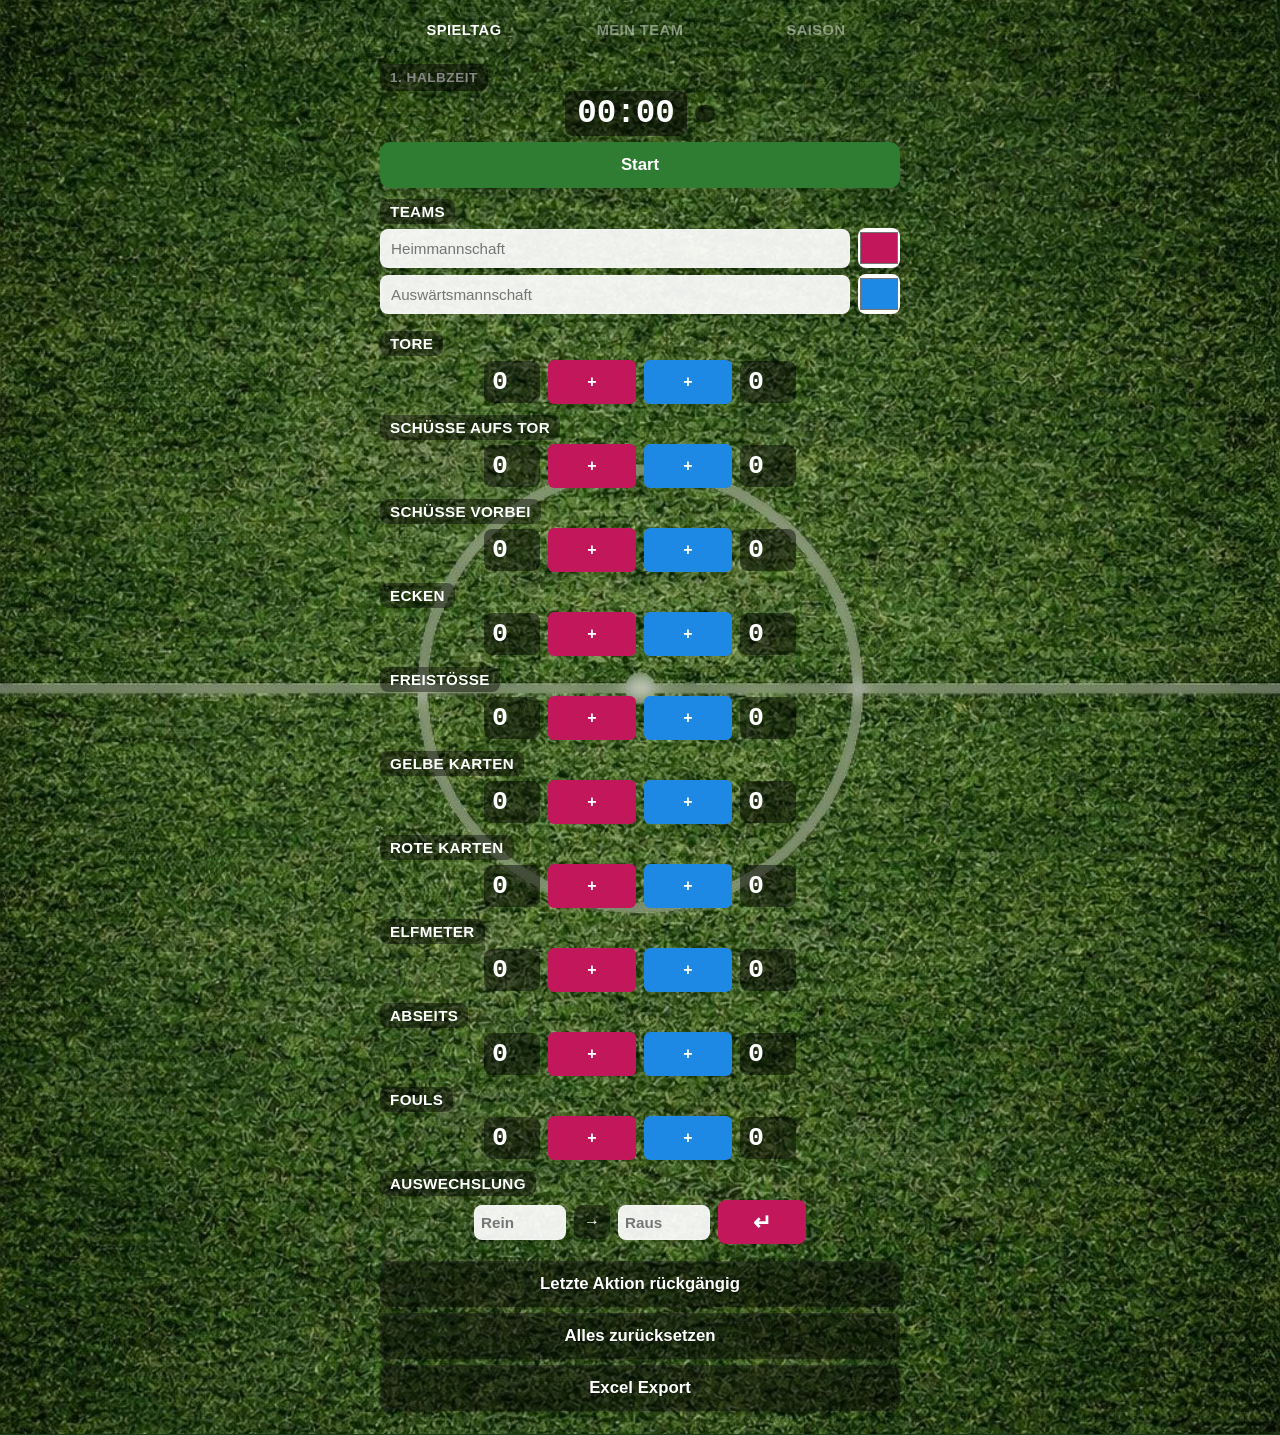
==== index.html @ bd472fe3 "Deploy final v2 index.html to new repo" ====
<!DOCTYPE html>
<html lang="de">
<head>

<link rel="apple-touch-icon" sizes="180x180" href="football_tracker_icon_final_1024.png">
<link rel="icon" type="image/png" sizes="1024x1024" href="football_tracker_icon_final_1024.png">
<link rel="shortcut icon" href="football_tracker_icon_final_1024.png">
<meta name="apple-mobile-web-app-capable" content="yes">
<meta name="apple-mobile-web-app-status-bar-style" content="black-translucent">
<meta name="apple-mobile-web-app-title" content="Football Tracker">

<meta charset="UTF-8">
<meta name="viewport" content="width=device-width,initial-scale=1.0">
<title><span class="navLabel">Spieltag</span></title>
<script src="https://cdn.sheetjs.com/xlsx-0.20.3/package/dist/xlsx.full.min.js">

</script>
<style>
*{box-sizing:border-box;margin:0;padding:0}
:root{--hc:#c2185b;--ac:#1e88e5}
body{
  font-family:-apple-system,Arial,sans-serif;
  padding:10px 12px 16px;color:#fff;
  background:linear-gradient(rgba(0,0,0,.10),rgba(0,0,0,.10)),url("[data-uri]") center center / cover no-repeat,#183f16;
  min-height:100vh;-webkit-user-select:none;user-select:none;
}
.c{max-width:520px;margin:0 auto}



.page{display:none}.page.active{display:block}
.sec{padding:4px 0 5px;margin-bottom:2px}
.box,.sec h2,#timer,#nsLabel,.tmr label,.log,.subtle,.seasonHead{background:rgba(0,0,0,.42);border-radius:8px}
.sec h2{display:inline-block;padding:4px 10px;font-size:.95em;text-transform:uppercase;letter-spacing:.35px;margin-bottom:4px}
#timerWrap{display:flex;justify-content:center;align-items:baseline;gap:8px;flex-wrap:wrap}
#timer{font-size:2.5em;font-family:monospace;padding:4px 12px;background:rgba(0,0,0,.52);font-weight:700}





#htLabel{
  display:inline-block;
  text-align:left;
  background: rgba(0,0,0,.48);
  padding:6px 10px;
  border-radius:8px;
  font-size:.85em;
  color:#ffffff;
  text-transform:uppercase;
  letter-spacing:.5px;
  font-weight:700;
}





#nsLabel{font-size:1.1em;font-family:monospace;padding:4px 10px;background:rgba(0,0,0,.52);color:#ffd180;min-height:1.2em}
#btnStart,.actionBtn{display:block;width:100%;padding:13px;border:none;border-radius:10px;color:#fff;font-size:1.05em;font-weight:700;cursor:pointer;margin-top:6px}
#btnStart{background:#2e7d32} #btnStart.run{background:#e65100} #btnStart.pau{background: rgba(0,0,0,.6)} #btnStart.ns{background:#d32f2f} #btnStart.next{background:#6a1b9a} #btnStart.done{background:#455a64}
.actionBtn.gray{background:#78909c}.actionBtn.blue{background:rgba(0,0,0,.4)}
.teamRow{display:flex;align-items:center;gap:8px;margin-bottom:6px}
.ti,.tm,.playerName,.playerNo,.quickNo{padding:10px;border:1px solid rgba(255,255,255,.35);border-radius:8px;background:rgba(255,255,255,.92);font-size:.95em;color:#111}
.ti,.playerName{flex:1}.tc{width:42px;height:40px;border:none;border-radius:8px;background:#fff;cursor:pointer}.tm{width:90px;text-align:left;font-weight:700}
.quickNo{width:92px;text-align:left;font-weight:700;padding:8px 6px}
.tmr{display:flex;align-items:center;gap:8px;justify-content:center;margin-bottom:4px}.tmr label{padding:4px 8px}
.rw{display:flex;align-items:center;justify-content:center;gap:8px}
.rc{min-width:56px;padding:6px 8px;border-radius:8px;background:rgba(0,0,0,.48);font:700 2.05em monospace;text-align:left}


.bh,.ba{
  background: linear-gradient(to top, var(--hc), #ffffff22);
  color:#fff;
  border:none;
  border-radius:6px;
  padding:10px 24px;
  font-size:1em;
  font-weight:bold;
  cursor:pointer;
  min-width:88px;
  height:44px;
}


.bh{background:var(--hc)} .ba{background:var(--ac)}
.log{font-size:.78em;margin-top:4px;padding:4px 8px;border-top:1px solid rgba(255,255,255,.25)} .log:empty{display:none}
.teamTable{width:100%;border-collapse:separate;border-spacing:0 6px} .teamTable th{padding:8px 6px;font-size:.85em} .playerNo{width:72px;text-align:left;font-weight:700}
.subtle{padding:8px 10px;margin-bottom:8px;font-size:.9em;line-height:1.35}
.seasonCard{background:rgba(0,0,0,.28);padding:10px;border-radius:12px;margin-bottom:8px}
.seasonHead{padding:6px 8px;margin-bottom:8px;display:inline-block}
.seasonGrid{width:100%;border-collapse:collapse;background:rgba(0,0,0,.22)}
.seasonGrid th,.seasonGrid td{border:1px solid rgba(255,255,255,.75);padding:6px 8px;text-align:left}
.seasonGrid th{background:rgba(0,0,0,.42)}
.seasonGrid td.name{text-align:left}
.swapRow{display:flex;gap:8px;justify-content:center;align-items:center;margin-top:4px;flex-wrap:wrap}
.swapArrow{font-weight:700;background:rgba(0,0,0,.42);padding:8px 10px;border-radius:8px}

.actionBtn.gray,.actionBtn.blue{
  background: rgba(0,0,0,.48) !important;
  color:#fff !important;
  border:none;
  border-radius:8px;
  box-shadow: inset 0 1px 3px rgba(255,255,255,.08),0 1px 3px rgba(0,0,0,.25);
  text-shadow:0 1px 3px rgba(0,0,0,.6);
}


.enterBtn{
  background: var(--hc);
  color:#fff;
  border:none;
  border-radius:8px;
  height:44px;
  min-width:88px;
  font-size:1.4em;
  font-weight:bold;
  display:flex;
  align-items:center;
  justify-content:center;
}


















.nav{display:flex;gap:8px;margin-bottom:10px}
.nav button{
  flex:1;
  padding:12px;
  border:none;
  border-radius:10px;
  background:transparent;
  color:inherit;
  font-weight:700;
  cursor:pointer;
}
.nav button.active{background:transparent}
.navLabel{
  font-size:1.1em;
  color:rgba(255,255,255,.45);
  text-transform:uppercase;
  letter-spacing:.5px;
  font-weight:700;
  background:transparent !important;
  padding:0;
}
.nav button.active .navLabel{color:#ffffff}

</style>
</head>
<body>
<div class="c">
  <div class="nav">
    <button id="tabBtn_spieltag" class="active" onclick="showPage('spieltag')"><span class="navLabel">Spieltag</span></button>
    <button id="tabBtn_team" onclick="showPage('team')"><span class="navLabel">Mein Team</span></button>
    <button id="tabBtn_saison" onclick="showPage('saison')"><span class="navLabel">Saison</span></button>
  </div>

  <section id="page_spieltag" class="page active">
    <div class="sec" style="text-align:left">
      <div id="htLabel" style="text-align:left;font-size:.85em;color:#888;text-transform:uppercase;letter-spacing:.5px;">1. Halbzeit</div>
      <div id="timerWrap"><div id="timer">00:00</div><div id="nsLabel"></div></div>
      <div class="tmr" id="tRow"><label>Minuten:</label><input class="tm" id="hM" type="number" value="45" min="1" max="120"></div>
      <button id="btnStart" type="button" onclick="tA()">Start</button>
    </div>

    <div class="sec">
      <h2>Teams</h2>
      <datalist id="teamSuggestions"></datalist>
      <div class="teamRow"><input list="teamSuggestions" class="ti" id="tH" type="text" placeholder="Heimmannschaft" oninput="saveTeamNames()"><input class="tc" type="color" id="cH" value="#c2185b" onchange="applyColors()"></div>
      <div class="teamRow"><input list="teamSuggestions" class="ti" id="tAName" type="text" placeholder="Auswärtsmannschaft" oninput="saveTeamNames()"><input class="tc" type="color" id="cA" value="#1e88e5" onchange="applyColors()"></div>
    </div>

    <div id="statsWrap"></div>

    
<div class="sec">
  <h2>Auswechslung</h2>
  <div class="rw">
    <input class="quickNo" id="swapIn" type="number" placeholder="Rein" inputmode="numeric">
    <div class="swapArrow">→</div>
    <input class="quickNo" id="swapOut" type="number" placeholder="Raus" inputmode="numeric">
    <button class="enterBtn" type="button" onclick="addSubstitution()">↵</button>
  </div>
  <div class="log" id="log_substitutions"></div>
</div>


    <div class="sec">
      <button class="actionBtn gray" type="button" onclick="uZ()">Letzte Aktion rückgängig</button>
      <button class="actionBtn gray" type="button" onclick="rA()">Alles zurücksetzen</button>
      <button class="actionBtn blue" type="button" onclick="exportWorkbook()">Excel Export</button>
    </div>
  </section>

  <section id="page_team" class="page">
    <div class="sec">
      <h2><span class="navLabel">Mein Team</span></h2>
      <div class="subtle">.</div>
      <table class="teamTable">
        <thead><tr><th>Nr.</th><th>Name</th></tr></thead>
        <tbody id="teamRows"></tbody>
      </table>
      <button class="actionBtn blue" type="button" onclick="savePlayers(true)">Team speichern</button>
    </div>
  </section>

  <section id="page_saison" class="page">
    <div class="sec">
      <h2><span class="navLabel">Saison</span></h2>
      <div class="subtle">Hier werden alle gespeicherten <span class="navLabel">Spieltag</span>e zusammengefasst.</div>
      <div id="seasonSummary"></div>
      <button class="actionBtn gray" type="button" onclick="archiveCurrentMatch()">Aktuellen <span class="navLabel">Spieltag</span> zur <span class="navLabel">Saison</span> hinzufügen</button>
      <button class="actionBtn gray" type="button" onclick="clearSeason()"><span class="navLabel">Saison</span> zurücksetzen</button>
    </div>
  </section>
</div>

<script>
const STORAGE_KEY='footballTrackerV18';
const MATCH_HISTORY_KEY='footballTrackerSeasonV18';
const TEAM_NAMES_KEY='footballTrackerTeamNamesV18';
const STAT_DEFS=[
  {key:'goals',title:'Tore',homeId:'hg',awayId:'ag',askPlayer:'homeOnly'},
  {key:'shotsOnTarget',title:'Schüsse aufs Tor',homeId:'hst',awayId:'ast',askPlayer:'both'},
  {key:'shotsOffTarget',title:'Schüsse vorbei',homeId:'hsb',awayId:'asb',askPlayer:'both'},
  {key:'corners',title:'Ecken',homeId:'he',awayId:'ae',askPlayer:'none'},
  {key:'freeKicks',title:'Freistöße',homeId:'hf',awayId:'af',askPlayer:'none'},
  {key:'yellow',title:'Gelbe Karten',homeId:'hy',awayId:'ay',askPlayer:'both'},
  {key:'red',title:'Rote Karten',homeId:'hr',awayId:'ar',askPlayer:'both'},
  {key:'penalties',title:'Elfmeter',homeId:'hep',awayId:'aep',askPlayer:'both'},
  {key:'offsides',title:'Abseits',homeId:'hab',awayId:'aab',askPlayer:'none'},
  {key:'fouls',title:'Fouls',homeId:'hfo',awayId:'afo',askPlayer:'both'}
];
const ALL=STAT_DEFS.flatMap(s=>[s.homeId,s.awayId]);
let mo='idle',tI=null,sec=0,hm=45,hn=1,nsS=0,h1T=0,h2T=0,h1NS=0,h2NS=0,runStartedAt=null,nsStartedAt=null,cs={},hist=[],logs={},players=[];
ALL.forEach(id=>cs[id]=0);
STAT_DEFS.forEach(s=>logs[s.key]=[]);
logs.substitutions=[];

function initPlayers(){players=[];for(let i=1;i<=12;i++)players.push({number:String(i),name:''});}
function homeName(){return document.getElementById('tH').value||'Heim'}
function awayName(){return document.getElementById('tAName').value||'Auswärts'}
function isHome(id){return id[0]==='h'}
function nowSec(){return Math.floor(Date.now()/1000)}
function ft2(n){n=Math.max(0,Math.floor(n||0));return String(Math.floor(n/60)).padStart(2,'0')+':'+String(n%60).padStart(2,'0')}
function playerNameByNo(no){const p=players.find(x=>String(x.number).trim()===String(no).trim());return p&&p.name?p.name:''}
function displayPlayer(no){const n=playerNameByNo(no);return n?`#${no} ${n}`:`#${no}`}
function getRegElapsed(){return (mo==='run'&&runStartedAt!==null)?sec+(nowSec()-runStartedAt):sec}
function getNsElapsed(){return (mo==='ns'&&nsStartedAt!==null)?nsS+(nowSec()-nsStartedAt):nsS}
function getBaseTime(){const reg=(mo==='run')?getRegElapsed():sec;return hn===1?reg:(hm*60+reg)}
function getFixedBaseTime(){return hn===1?hm*60:hm*120}
function getDisplayTimeForEvent(){return mo==='ns'?ft2(getFixedBaseTime())+' [+] '+ft2(getNsElapsed()):ft2(getBaseTime())}

function showPage(name){
  ['spieltag','team','saison'].forEach(p=>{
    document.getElementById('page_'+p).classList.toggle('active',p===name);
    document.getElementById('tabBtn_'+p).classList.toggle('active',p===name);
  });
  if(name==='saison') renderSeason();
}

function buildStats(){
  const wrap=document.getElementById('statsWrap'); wrap.innerHTML='';
  STAT_DEFS.forEach(s=>{
    const d=document.createElement('div'); d.className='sec';
    d.innerHTML=`<h2>${s.title}</h2><div class="rw"><span class="rc" id="${s.homeId}">0</span><button class="bh" onclick="addStat('${s.homeId}','${s.key}','${s.askPlayer}')">+</button><button class="ba" onclick="addStat('${s.awayId}','${s.key}','${s.askPlayer}')">+</button><span class="rc" id="${s.awayId}">0</span></div><div class="log" id="log_${s.key}"></div>`;
    wrap.appendChild(d);
  });
}

function renderTeamRows(){
  const body=document.getElementById('teamRows'); body.innerHTML='';
  players.forEach((p,i)=>{
    const tr=document.createElement('tr');
    tr.innerHTML=`<td><input class="playerNo" data-idx="${i}" data-field="number" value="${p.number}"></td><td><input class="playerName" data-idx="${i}" data-field="name" value="${p.name||''}" placeholder="Spielername"></td>`;
    body.appendChild(tr);
  });
}

function savePlayers(alertIt){
  document.querySelectorAll('#teamRows input').forEach(inp=>{players[Number(inp.dataset.idx)][inp.dataset.field]=inp.value.trim();});
  saveState(); renderLogs(); renderSeason(); if(alertIt) alert('Team gespeichert.');
}

function renderTeamSuggestions(){
  const names=JSON.parse(localStorage.getItem(TEAM_NAMES_KEY)||'[]');
  document.getElementById('teamSuggestions').innerHTML=names.map(n=>`<option value="${String(n).replace(/"/g,'&quot;')}">`).join('');
}
function storeTeamSuggestion(name){
  name=(name||'').trim(); if(!name) return;
  let names=JSON.parse(localStorage.getItem(TEAM_NAMES_KEY)||'[]');
  if(!names.includes(name)) names.push(name);
  names.sort((a,b)=>a.localeCompare(b,'de'));
  localStorage.setItem(TEAM_NAMES_KEY,JSON.stringify(names));
  renderTeamSuggestions();
}
function saveTeamNames(){storeTeamSuggestion(document.getElementById('tH').value);storeTeamSuggestion(document.getElementById('tAName').value);saveState();}
function applyColors(){document.documentElement.style.setProperty('--hc',document.getElementById('cH').value);document.documentElement.style.setProperty('--ac',document.getElementById('cA').value);saveState();}
function setButton(text,cls){const b=document.getElementById('btnStart');b.textContent=text;b.className=cls||''}

function renderLogs(){
  STAT_DEFS.forEach(s=>{
    const el=document.getElementById('log_'+s.key);
    el.innerHTML=logs[s.key].map(item=>{
      const txt=item.player ? ' - '+(item.team===awayName() && s.key==='goals' ? '#'+item.player : displayPlayer(item.player)) : '';
      return `<div class="logItem">${item.t} - ${item.team}${txt}</div>`;
    }).join('');
  });
  document.getElementById('log_substitutions').innerHTML = logs.substitutions.map(item=>`<div class="logItem">${item.t} - ${displayPlayer(item.out)} → ${displayPlayer(item.in)}</div>`).join('');
}

function askPlayerFor(id, mode){
  if(mode==='none') return '';
  const home = isHome(id);
  if(mode==='homeOnly' && !home) return (prompt('Gegnerische Spielernummer:')||'').trim();
  return (prompt('Spielernummer '+(home?'Heim':'Auswärts')+':')||'').trim();
}

function addStat(id,category,askMode){
  refreshTimeState(); cs[id]++; document.getElementById(id).textContent=cs[id];
  const rec={kind:'counter',id,category,logAdded:false};
  const player = askPlayerFor(id, askMode);
  if(askMode!=='none'){
    logs[category].push({t:getDisplayTimeForEvent(),team:isHome(id)?homeName():awayName(),player});
    rec.logAdded=true;
  }
  hist.push(rec); renderLogs(); saveState();
}

function addSubstitution(){
  const outNo=(document.getElementById('swapOut').value||'').trim();
  const inNo=(document.getElementById('swapIn').value||'').trim();
  if(!outNo || !inNo) return;
  logs.substitutions.push({t:getDisplayTimeForEvent(),out:outNo,in:inNo});
  hist.push({kind:'substitution'});
  document.getElementById('swapOut').value='';
  document.getElementById('swapIn').value='';
  renderLogs(); saveState();
}

function uZ(){
  refreshTimeState(); if(!hist.length) return;
  const last=hist.pop();
  if(last.kind==='substitution'){ if(logs.substitutions.length) logs.substitutions.pop(); renderLogs(); saveState(); return; }
  if(last.kind==='counter'&&cs[last.id]>0){cs[last.id]--;document.getElementById(last.id).textContent=cs[last.id];if(last.logAdded&&logs[last.category].length)logs[last.category].pop();}
  renderLogs(); saveState();
}

function stopTicker(){if(tI){clearInterval(tI);tI=null;}}
function refreshTimeState(){
  if(mo==='run'&&runStartedAt!==null){sec=sec+(nowSec()-runStartedAt);runStartedAt=nowSec();if(sec>=hm*60)sec=hm*60;}
  if(mo==='ns'&&nsStartedAt!==null){nsS=nsS+(nowSec()-nsStartedAt);nsStartedAt=nowSec();}
}
function updateLabelAndButton(){
  if(mo==='idle'){
    document.getElementById('tRow').style.display='none';document.getElementById('htLabel').textContent='1. Halbzeit';setButton('Start','');}
  else if(mo==='run'){document.getElementById('htLabel').textContent=hn===1?'1. Halbzeit':'2. Halbzeit';setButton('Stop','run');}
  else if(mo==='pau'){document.getElementById('htLabel').textContent=hn===1?'1. Halbzeit pausiert':'2. Halbzeit pausiert';setButton('Weiter','pau');}
  else if(mo==='ns'){document.getElementById('htLabel').textContent=hn===1?'Nachspielzeit 1. Halbzeit':'Nachspielzeit 2. Halbzeit';setButton('Nachspielzeit stoppen','ns');}
  else if(mo==='break'){document.getElementById('htLabel').textContent='Halbzeitpause';setButton('2. Halbzeit starten','next');}
  else if(mo==='done'){document.getElementById('htLabel').textContent='Spiel beendet';setButton('Beendet','done');}
}
function uT(){
  refreshTimeState(); if(mo==='run'&&sec>=hm*60){sec=hm*60;hE(true);return;}
  const tm=document.getElementById('timer'), nL=document.getElementById('nsLabel');
  if(mo==='idle'){tm.textContent='00:00';nL.textContent='';}
  else if(mo==='run'||mo==='pau'){tm.textContent=ft2(getBaseTime());nL.textContent='';}
  else if(mo==='ns'){tm.textContent=ft2(getFixedBaseTime());nL.textContent='[+] '+ft2(getNsElapsed());}
  else if(mo==='break'){tm.textContent=ft2(hm*60);nL.textContent=h1NS>0?'[+] '+ft2(h1NS):'';}
  else if(mo==='done'){tm.textContent=ft2(hm*120);nL.textContent=h2NS>0?'[+] '+ft2(h2NS):'';}
  updateLabelAndButton();
}
function startUITicker(){stopTicker(); if(mo==='run'||mo==='ns') tI=setInterval(()=>{uT();saveState();},250);}
function hE(fromAuto){refreshTimeState();stopTicker();mo='ns';if(!fromAuto)nsS=0;nsStartedAt=nowSec();uT();startUITicker();saveState();}
function finishPeriod(){refreshTimeState();stopTicker();if(mo==='ns'&&nsStartedAt!==null){nsS=getNsElapsed();nsStartedAt=null;} if(hn===1){h1T=hm*60;h1NS=nsS;mo='break';sec=0;nsS=0;}else{h2T=hm*60;h2NS=nsS;mo='done';nsS=h2NS;}uT();saveState();}
function startHalf(halfNo){hn=halfNo;sec=0;nsS=0;runStartedAt=nowSec();nsStartedAt=null;mo='run';document.getElementById('tRow').style.display='none';uT();startUITicker();saveState();}
function tA(){refreshTimeState();if(mo==='idle'){hm=parseInt(document.getElementById('hM').value,10)||45;if(hm<1)hm=45;document.getElementById('hM').value=hm;h1T=0;h2T=0;h1NS=0;h2NS=0;startHalf(1);return;}if(mo==='run'){sec=getRegElapsed();runStartedAt=null;mo='pau';document.getElementById('tRow').style.display='flex';uT();stopTicker();saveState();return;}if(mo==='pau'){document.getElementById('tRow').style.display='none';runStartedAt=nowSec();mo='run';uT();startUITicker();saveState();return;}if(mo==='ns'){document.getElementById('tRow').style.display='flex';finishPeriod();return;}if(mo==='break'){document.getElementById('tRow').style.display='none';startHalf(2);return;}}

function resetMatchData(){
  mo='idle';tI=null;sec=0;hm=45;hn=1;nsS=0;h1T=0;h2T=0;h1NS=0;h2NS=0;runStartedAt=null;nsStartedAt=null;hist=[];
  ALL.forEach(id=>cs[id]=0); STAT_DEFS.forEach(s=>logs[s.key]=[]); logs.substitutions=[];
}
function rA(){stopTicker();resetMatchData();ALL.forEach(id=>document.getElementById(id).textContent='0');document.getElementById('hM').value='45';
  document.getElementById('tRow').style.display='flex';renderLogs();uT();saveState();}

function playerStatsFromLogs(matchLogs, playerList, matchAway){
  const result={}, map={goals:'Tore',shotsOnTarget:'Schüsse aufs Tor',shotsOffTarget:'Schüsse vorbei',yellow:'Gelbe Karten',red:'Rote Karten',penalties:'Elfmeter',fouls:'Fouls'};
  (playerList||players).forEach(p=>{const no=String(p.number||'').trim();if(no)result[no]={number:no,name:p.name||'',Tore:0,'Schüsse aufs Tor':0,'Schüsse vorbei':0,'Gelbe Karten':0,'Rote Karten':0,Elfmeter:0,Fouls:0};});
  Object.entries(map).forEach(([cat,label])=>{
    (matchLogs[cat]||[]).forEach(item=>{
      if(cat==='goals' && item.team===matchAway) return;
      const no=String(item.player||'').trim(); if(!no) return;
      if(!result[no]) result[no]={number:no,name:'',Tore:0,'Schüsse aufs Tor':0,'Schüsse vorbei':0,'Gelbe Karten':0,'Rote Karten':0,Elfmeter:0,Fouls:0};
      result[no][label]++;
    });
  });
  return Object.values(result).sort((a,b)=>Number(a.number)-Number(b.number));
}

function currentMatchSnapshot(){refreshTimeState();savePlayers(false);return {createdAt:new Date().toISOString(),home:homeName(),away:awayName(),hm,h1T,h1NS,h2T,h2NS,counters:JSON.parse(JSON.stringify(cs)),logs:JSON.parse(JSON.stringify(logs)),players:JSON.parse(JSON.stringify(players))};}
function archiveCurrentMatch(){const snap=currentMatchSnapshot();const list=JSON.parse(localStorage.getItem(MATCH_HISTORY_KEY)||'[]');list.push(snap);localStorage.setItem(MATCH_HISTORY_KEY,JSON.stringify(list));renderSeason();alert('<span class="navLabel">Spieltag</span> zur <span class="navLabel">Saison</span> hinzugefügt.');}
function clearSeason(){if(!confirm('<span class="navLabel">Saison</span> wirklich zurücksetzen?'))return;localStorage.removeItem(MATCH_HISTORY_KEY);renderSeason();}

function renderSeason(){
  const host=document.getElementById('seasonSummary'); const matches=JSON.parse(localStorage.getItem(MATCH_HISTORY_KEY)||'[]');
  if(!matches.length){host.innerHTML='<div class="subtle">Noch keine Spiele in der <span class="navLabel">Saison</span> gespeichert.</div>';return;}
  const totals={};
  matches.forEach(m=>{
    playerStatsFromLogs(m.logs,m.players,m.away).forEach(r=>{
      if(!totals[r.number]) totals[r.number]={...r};
      else ['Tore','Schüsse aufs Tor','Schüsse vorbei','Gelbe Karten','Rote Karten','Elfmeter','Fouls'].forEach(k=>totals[r.number][k]+=r[k]);
    });
  });
  let html=`<div class="seasonCard"><div class="seasonHead">Spiele in der <span class="navLabel">Saison</span>: <strong>${matches.length}</strong></div>`;
  matches.forEach((m,i)=>html+=`<div class="subtle" style="margin-bottom:6px">${i+1}. ${m.home} - ${m.away}</div>`);
  html+=`<div style="overflow:auto"><table class="seasonGrid"><thead><tr><th>Nr.</th><th>Name</th><th>Tore</th><th>Schüsse aufs Tor</th><th>Schüsse vorbei</th><th>Gelbe Karten</th><th>Rote Karten</th><th>Elfmeter</th><th>Fouls</th></tr></thead><tbody>`;
  Object.values(totals).sort((a,b)=>Number(a.number)-Number(b.number)).forEach(r=>{html+=`<tr><td>${r.number}</td><td class="name">${r.name||''}</td><td>${r['Tore']}</td><td>${r['Schüsse aufs Tor']}</td><td>${r['Schüsse vorbei']}</td><td>${r['Gelbe Karten']}</td><td>${r['Rote Karten']}</td><td>${r['Elfmeter']}</td><td>${r['Fouls']}</td></tr>`;});
  html+='</tbody></table></div></div>'; host.innerHTML=html;
}

function exportWorkbook(){
  savePlayers(false);
  const snap=currentMatchSnapshot(), wb=XLSX.utils.book_new();
  const gegentore = snap.counters.ag||0;
  const spieltag=[['<span class="navLabel">Spieltag</span>',''],['Heimmannschaft',snap.home],['Auswärtsmannschaft',snap.away],['Reguläre Spielzeit pro Halbzeit',ft2(snap.hm*60)],['1. Halbzeit regulär',ft2(snap.h1T)],['1. Halbzeit Nachspielzeit',ft2(snap.h1NS)],['2. Halbzeit regulär',ft2(snap.h2T)],['2. Halbzeit Nachspielzeit',ft2(snap.h2NS)],['',''],['Kategorie','Wert'],['Gegentore',gegentore]];
  STAT_DEFS.forEach(s=>{spieltag.push([s.title+' Heim',snap.counters[s.homeId]||0]);spieltag.push([s.title+' Auswärts',snap.counters[s.awayId]||0]);});
  spieltag.push(['',''],['Dokumentierte Ereignisse','']);
  STAT_DEFS.forEach(s=>{
    spieltag.push([s.title,'']);
    if(!(snap.logs[s.key]||[]).length) spieltag.push(['Keine Einträge','']);
    else {
      spieltag.push(['Zeitpunkt','Beschreibung']);
      (snap.logs[s.key]||[]).forEach(item=>{
        let desc=item.team;
        if(item.player){
          desc += ' - ' + ((s.key==='goals' && item.team===snap.away) ? ('#'+item.player) : displayPlayer(item.player));
        }
        spieltag.push([item.t,desc]);
      });
    }
    spieltag.push(['','']);
  });
  spieltag.push(['Auswechslungen','']);
  if(!snap.logs.substitutions.length) spieltag.push(['Keine Einträge','']);
  else {
    spieltag.push(['Zeitpunkt','Beschreibung']);
    snap.logs.substitutions.forEach(item=>spieltag.push([item.t, `${displayPlayer(item.out)} → ${displayPlayer(item.in)}`]));
  }
  XLSX.utils.book_append_sheet(wb,XLSX.utils.aoa_to_sheet(spieltag),'<span class="navLabel">Spieltag</span>');

  const teamRows=[['Nr.','Name','Tore','Schüsse aufs Tor','Schüsse vorbei','Gelbe Karten','Rote Karten','Elfmeter','Fouls']];
  playerStatsFromLogs(snap.logs,snap.players,snap.away).forEach(r=>teamRows.push([r.number,r.name,r['Tore'],r['Schüsse aufs Tor'],r['Schüsse vorbei'],r['Gelbe Karten'],r['Rote Karten'],r['Elfmeter'],r['Fouls']]));
  XLSX.utils.book_append_sheet(wb,XLSX.utils.aoa_to_sheet(teamRows),'<span class="navLabel">Mein Team</span>');

  const seasonRows=[['Nr.','Name','Tore','Schüsse aufs Tor','Schüsse vorbei','Gelbe Karten','Rote Karten','Elfmeter','Fouls']];
  const totals={};
  JSON.parse(localStorage.getItem(MATCH_HISTORY_KEY)||'[]').concat([snap]).forEach(m=>{
    playerStatsFromLogs(m.logs,m.players,m.away).forEach(r=>{
      if(!totals[r.number]) totals[r.number]={...r};
      else ['Tore','Schüsse aufs Tor','Schüsse vorbei','Gelbe Karten','Rote Karten','Elfmeter','Fouls'].forEach(k=>totals[r.number][k]+=r[k]);
    });
  });
  Object.values(totals).sort((a,b)=>Number(a.number)-Number(b.number)).forEach(r=>seasonRows.push([r.number,r.name,r['Tore'],r['Schüsse aufs Tor'],r['Schüsse vorbei'],r['Gelbe Karten'],r['Rote Karten'],r['Elfmeter'],r['Fouls']]));
  XLSX.utils.book_append_sheet(wb,XLSX.utils.aoa_to_sheet(seasonRows),'<span class="navLabel">Saison</span>');
  XLSX.writeFile(wb,'spieltag_export.xlsx');
}

function saveState(){
  const state={mo,sec,hm,hn,nsS,h1T,h2T,h1NS,h2NS,runStartedAt,nsStartedAt,cs,hist,logs,players,teamH:document.getElementById('tH').value,teamA:document.getElementById('tAName').value,colorH:document.getElementById('cH').value,colorA:document.getElementById('cA').value};
  localStorage.setItem(STORAGE_KEY,JSON.stringify(state));
}
function loadState(){
  initPlayers();
  const raw=localStorage.getItem(STORAGE_KEY); if(!raw) return;
  try{
    const s=JSON.parse(raw); mo=s.mo||'idle';sec=s.sec||0;hm=s.hm||45;hn=s.hn||1;nsS=s.nsS||0;h1T=s.h1T||0;h2T=s.h2T||0;h1NS=s.h1NS||0;h2NS=s.h2NS||0;runStartedAt=s.runStartedAt==null?null:s.runStartedAt;nsStartedAt=s.nsStartedAt==null?null:s.nsStartedAt;
    if(s.cs) Object.keys(cs).forEach(k=>cs[k]=s.cs[k]||0);
    hist=Array.isArray(s.hist)?s.hist:[];
    if(s.logs){logs=s.logs; if(!logs.substitutions) logs.substitutions=[];}
    if(Array.isArray(s.players)&&s.players.length) players=s.players;
    document.getElementById('tH').value=s.teamH||'';document.getElementById('tAName').value=s.teamA||'';document.getElementById('cH').value=s.colorH||'#c2185b';document.getElementById('cA').value=s.colorA||'#1e88e5';document.getElementById('hM').value=hm;
  }catch(e){console.error(e);}
}

buildStats();
loadState();
renderTeamRows();
renderTeamSuggestions();
ALL.forEach(id=>document.getElementById(id).textContent=cs[id]);
applyColors(); renderLogs();

if(mo==='idle' || mo==='pau' || mo==='done' || mo==='break'){ document.getElementById('tRow').style.display='flex'; } else { document.getElementById('tRow').style.display='none'; }

uT(); startUITicker(); renderSeason();
window.addEventListener('beforeunload',()=>{savePlayers(false);saveState();});
document.addEventListener('visibilitychange',()=>{if(document.hidden){savePlayers(false);saveState();}});


</script>



</body>
</html>
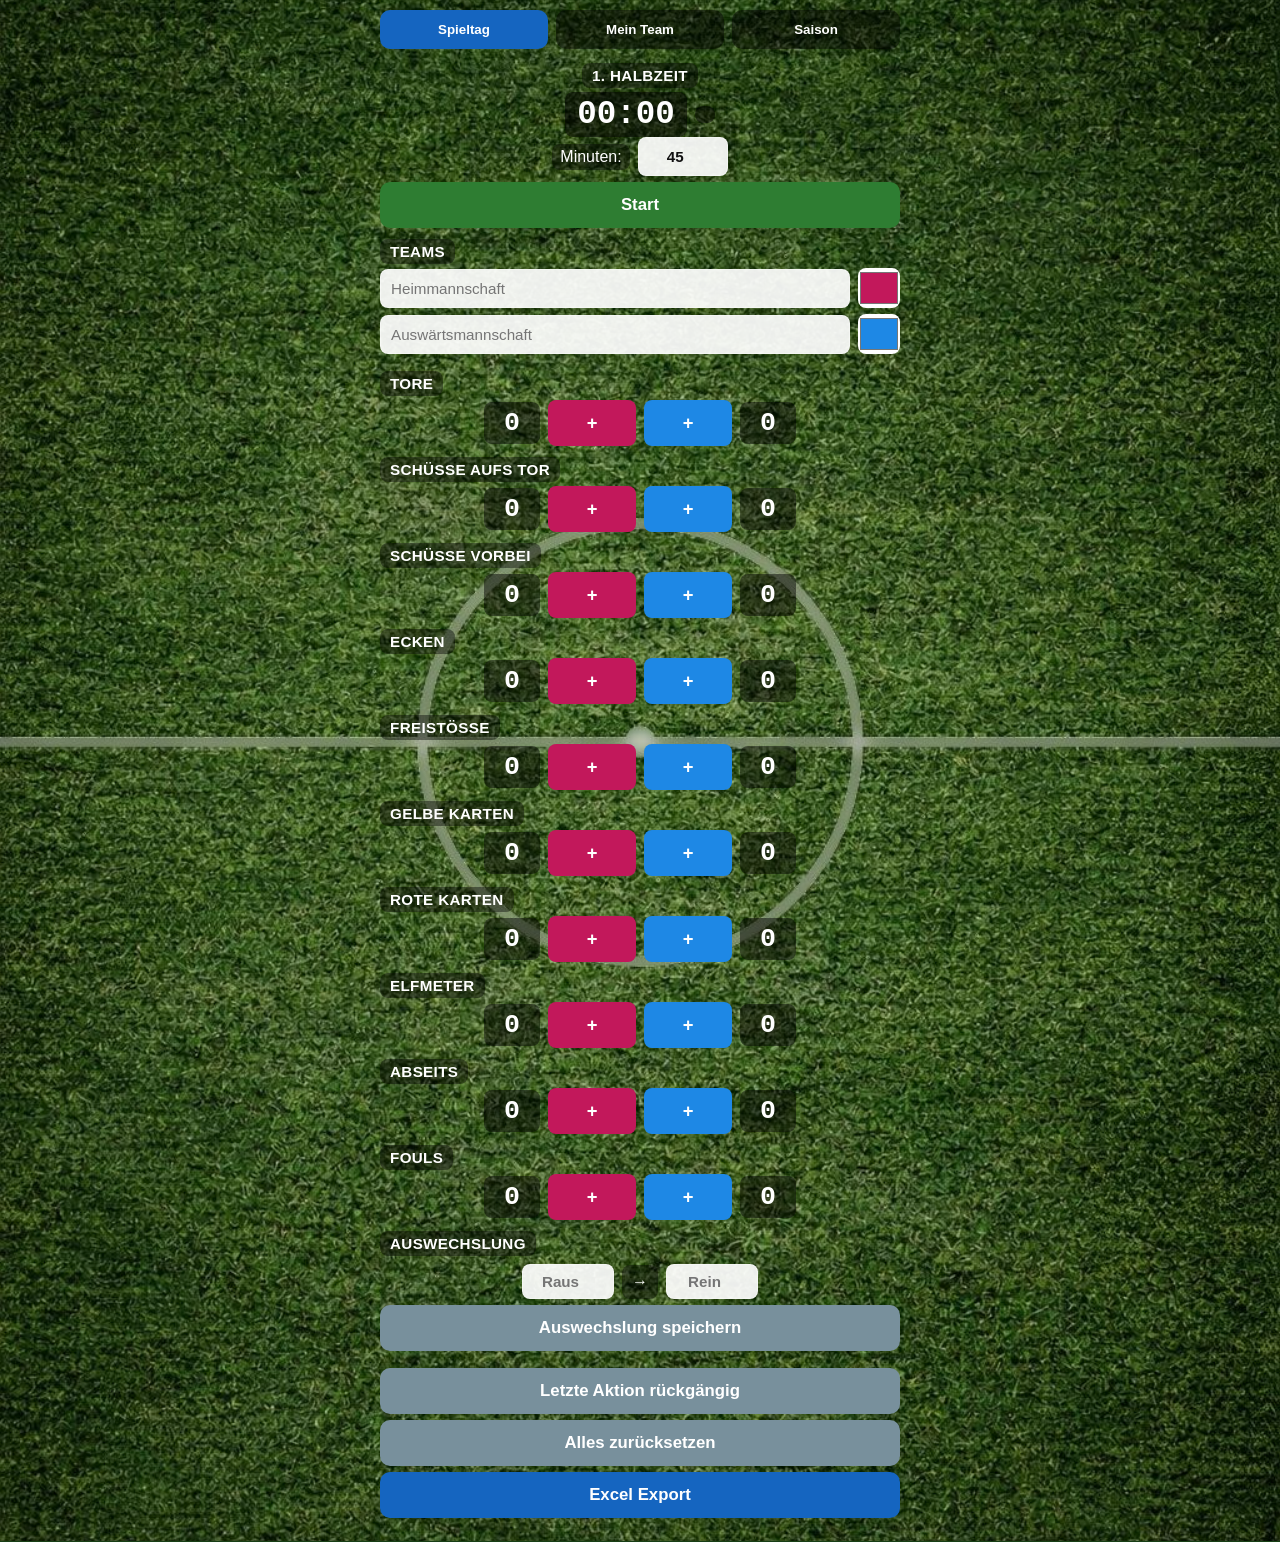
==== commit 7ca354e2: "Update index.html mit komplettem App-Bundle (v2)" ====
--- a/index.html
+++ b/index.html
@@ -12,10 +12,8 @@
 
 <meta charset="UTF-8">
 <meta name="viewport" content="width=device-width,initial-scale=1.0">
-<title><span class="navLabel">Spieltag</span></title>
-<script src="https://cdn.sheetjs.com/xlsx-0.20.3/package/dist/xlsx.full.min.js">
-
-</script>
+<title>Spieltag</title>
+<script src="https://cdn.sheetjs.com/xlsx-0.20.3/package/dist/xlsx.full.min.js"></script>
 <style>
 *{box-sizing:border-box;margin:0;padding:0}
 :root{--hc:#c2185b;--ac:#1e88e5}
@@ -26,154 +24,61 @@
   min-height:100vh;-webkit-user-select:none;user-select:none;
 }
 .c{max-width:520px;margin:0 auto}
-
-
-
+.nav{display:flex;gap:8px;margin-bottom:10px}
+.nav button{flex:1;padding:12px;border:none;border-radius:10px;background:rgba(0,0,0,.46);color:#fff;font-weight:700;cursor:pointer}
+.nav button.active{background:#1565c0}
 .page{display:none}.page.active{display:block}
 .sec{padding:4px 0 5px;margin-bottom:2px}
-.box,.sec h2,#timer,#nsLabel,.tmr label,.log,.subtle,.seasonHead{background:rgba(0,0,0,.42);border-radius:8px}
+.box,.sec h2,#htLabel,#timer,#nsLabel,.tmr label,.log,.subtle,.seasonHead{background:rgba(0,0,0,.42);border-radius:8px}
 .sec h2{display:inline-block;padding:4px 10px;font-size:.95em;text-transform:uppercase;letter-spacing:.35px;margin-bottom:4px}
 #timerWrap{display:flex;justify-content:center;align-items:baseline;gap:8px;flex-wrap:wrap}
 #timer{font-size:2.5em;font-family:monospace;padding:4px 12px;background:rgba(0,0,0,.52);font-weight:700}
-
-
-
-
-
-#htLabel{
-  display:inline-block;
-  text-align:left;
-  background: rgba(0,0,0,.48);
-  padding:6px 10px;
-  border-radius:8px;
-  font-size:.85em;
-  color:#ffffff;
-  text-transform:uppercase;
-  letter-spacing:.5px;
-  font-weight:700;
-}
-
-
-
-
-
+#htLabel{display:inline-block;padding:4px 10px;font-size:.95em;text-transform:uppercase;letter-spacing:.35px;margin-bottom:4px;font-weight:700}
 #nsLabel{font-size:1.1em;font-family:monospace;padding:4px 10px;background:rgba(0,0,0,.52);color:#ffd180;min-height:1.2em}
 #btnStart,.actionBtn{display:block;width:100%;padding:13px;border:none;border-radius:10px;color:#fff;font-size:1.05em;font-weight:700;cursor:pointer;margin-top:6px}
-#btnStart{background:#2e7d32} #btnStart.run{background:#e65100} #btnStart.pau{background: rgba(0,0,0,.6)} #btnStart.ns{background:#d32f2f} #btnStart.next{background:#6a1b9a} #btnStart.done{background:#455a64}
-.actionBtn.gray{background:#78909c}.actionBtn.blue{background:rgba(0,0,0,.4)}
+#btnStart{background:#2e7d32} #btnStart.run{background:#e65100} #btnStart.pau{background:#1976d2} #btnStart.ns{background:#d32f2f} #btnStart.next{background:#6a1b9a} #btnStart.done{background:#455a64}
+.actionBtn.gray{background:#78909c}.actionBtn.blue{background:#1565c0}
 .teamRow{display:flex;align-items:center;gap:8px;margin-bottom:6px}
 .ti,.tm,.playerName,.playerNo,.quickNo{padding:10px;border:1px solid rgba(255,255,255,.35);border-radius:8px;background:rgba(255,255,255,.92);font-size:.95em;color:#111}
-.ti,.playerName{flex:1}.tc{width:42px;height:40px;border:none;border-radius:8px;background:#fff;cursor:pointer}.tm{width:90px;text-align:left;font-weight:700}
-.quickNo{width:92px;text-align:left;font-weight:700;padding:8px 6px}
+.ti,.playerName{flex:1}.tc{width:42px;height:40px;border:none;border-radius:8px;background:#fff;cursor:pointer}.tm{width:90px;text-align:center;font-weight:700}
+.quickNo{width:92px;text-align:center;font-weight:700;padding:8px 6px}
 .tmr{display:flex;align-items:center;gap:8px;justify-content:center;margin-bottom:4px}.tmr label{padding:4px 8px}
 .rw{display:flex;align-items:center;justify-content:center;gap:8px}
-.rc{min-width:56px;padding:6px 8px;border-radius:8px;background:rgba(0,0,0,.48);font:700 2.05em monospace;text-align:left}
-
-
-.bh,.ba{
-  background: linear-gradient(to top, var(--hc), #ffffff22);
-  color:#fff;
-  border:none;
-  border-radius:6px;
-  padding:10px 24px;
-  font-size:1em;
-  font-weight:bold;
-  cursor:pointer;
-  min-width:88px;
-  height:44px;
-}
-
-
+.rc{min-width:56px;padding:6px 8px;border-radius:8px;background:rgba(0,0,0,.48);font:700 2.05em monospace;text-align:center}
+.bh,.ba{border:none;border-radius:8px;padding:10px 24px;font-size:1.15em;font-weight:700;cursor:pointer;min-width:88px;height:46px;color:#fff}
 .bh{background:var(--hc)} .ba{background:var(--ac)}
 .log{font-size:.78em;margin-top:4px;padding:4px 8px;border-top:1px solid rgba(255,255,255,.25)} .log:empty{display:none}
-.teamTable{width:100%;border-collapse:separate;border-spacing:0 6px} .teamTable th{padding:8px 6px;font-size:.85em} .playerNo{width:72px;text-align:left;font-weight:700}
+.teamTable{width:100%;border-collapse:separate;border-spacing:0 6px} .teamTable th{padding:8px 6px;font-size:.85em} .playerNo{width:72px;text-align:center;font-weight:700}
 .subtle{padding:8px 10px;margin-bottom:8px;font-size:.9em;line-height:1.35}
 .seasonCard{background:rgba(0,0,0,.28);padding:10px;border-radius:12px;margin-bottom:8px}
 .seasonHead{padding:6px 8px;margin-bottom:8px;display:inline-block}
 .seasonGrid{width:100%;border-collapse:collapse;background:rgba(0,0,0,.22)}
-.seasonGrid th,.seasonGrid td{border:1px solid rgba(255,255,255,.75);padding:6px 8px;text-align:left}
+.seasonGrid th,.seasonGrid td{border:1px solid rgba(255,255,255,.75);padding:6px 8px;text-align:center}
 .seasonGrid th{background:rgba(0,0,0,.42)}
 .seasonGrid td.name{text-align:left}
 .swapRow{display:flex;gap:8px;justify-content:center;align-items:center;margin-top:4px;flex-wrap:wrap}
+
+.playerPromptOverlay{position:fixed;inset:0;background:rgba(0,0,0,.55);display:none;align-items:center;justify-content:center;padding:18px;z-index:9999}
+.playerPromptOverlay.active{display:flex}
+.playerPromptBox{width:min(320px,100%);background:rgba(18,18,18,.96);border:1px solid rgba(255,255,255,.14);border-radius:16px;padding:16px;box-shadow:0 12px 30px rgba(0,0,0,.35);text-align:center}
+.playerPromptBox h3{font-size:1em;margin-bottom:10px;letter-spacing:.2px}
+.playerPromptBox .quickNo{width:100%;font-size:1.2em;padding:12px 10px;margin-bottom:12px}
+.playerPromptActions{display:flex;gap:8px;justify-content:center}
+.playerPromptActions button{flex:1}
 .swapArrow{font-weight:700;background:rgba(0,0,0,.42);padding:8px 10px;border-radius:8px}
-
-.actionBtn.gray,.actionBtn.blue{
-  background: rgba(0,0,0,.48) !important;
-  color:#fff !important;
-  border:none;
-  border-radius:8px;
-  box-shadow: inset 0 1px 3px rgba(255,255,255,.08),0 1px 3px rgba(0,0,0,.25);
-  text-shadow:0 1px 3px rgba(0,0,0,.6);
-}
-
-
-.enterBtn{
-  background: var(--hc);
-  color:#fff;
-  border:none;
-  border-radius:8px;
-  height:44px;
-  min-width:88px;
-  font-size:1.4em;
-  font-weight:bold;
-  display:flex;
-  align-items:center;
-  justify-content:center;
-}
-
-
-
-
-
-
-
-
-
-
-
-
-
-
-
-
-
-
-.nav{display:flex;gap:8px;margin-bottom:10px}
-.nav button{
-  flex:1;
-  padding:12px;
-  border:none;
-  border-radius:10px;
-  background:transparent;
-  color:inherit;
-  font-weight:700;
-  cursor:pointer;
-}
-.nav button.active{background:transparent}
-.navLabel{
-  font-size:1.1em;
-  color:rgba(255,255,255,.45);
-  text-transform:uppercase;
-  letter-spacing:.5px;
-  font-weight:700;
-  background:transparent !important;
-  padding:0;
-}
-.nav button.active .navLabel{color:#ffffff}
-
 </style>
 </head>
 <body>
 <div class="c">
   <div class="nav">
-    <button id="tabBtn_spieltag" class="active" onclick="showPage('spieltag')"><span class="navLabel">Spieltag</span></button>
-    <button id="tabBtn_team" onclick="showPage('team')"><span class="navLabel">Mein Team</span></button>
-    <button id="tabBtn_saison" onclick="showPage('saison')"><span class="navLabel">Saison</span></button>
+    <button id="tabBtn_spieltag" class="active" onclick="showPage('spieltag')">Spieltag</button>
+    <button id="tabBtn_team" onclick="showPage('team')">Mein Team</button>
+    <button id="tabBtn_saison" onclick="showPage('saison')">Saison</button>
   </div>
 
   <section id="page_spieltag" class="page active">
-    <div class="sec" style="text-align:left">
-      <div id="htLabel" style="text-align:left;font-size:.85em;color:#888;text-transform:uppercase;letter-spacing:.5px;">1. Halbzeit</div>
+    <div class="sec" style="text-align:center">
+      <div id="htLabel">1. Halbzeit</div>
       <div id="timerWrap"><div id="timer">00:00</div><div id="nsLabel"></div></div>
       <div class="tmr" id="tRow"><label>Minuten:</label><input class="tm" id="hM" type="number" value="45" min="1" max="120"></div>
       <button id="btnStart" type="button" onclick="tA()">Start</button>
@@ -188,18 +93,16 @@
 
     <div id="statsWrap"></div>
 
-    
-<div class="sec">
-  <h2>Auswechslung</h2>
-  <div class="rw">
-    <input class="quickNo" id="swapIn" type="number" placeholder="Rein" inputmode="numeric">
-    <div class="swapArrow">→</div>
-    <input class="quickNo" id="swapOut" type="number" placeholder="Raus" inputmode="numeric">
-    <button class="enterBtn" type="button" onclick="addSubstitution()">↵</button>
-  </div>
-  <div class="log" id="log_substitutions"></div>
-</div>
-
+    <div class="sec">
+      <h2>Auswechslung</h2>
+      <div class="swapRow">
+        <input class="quickNo" id="swapOut" type="number" placeholder="Raus" inputmode="numeric">
+        <div class="swapArrow">→</div>
+        <input class="quickNo" id="swapIn" type="number" placeholder="Rein" inputmode="numeric">
+      </div>
+      <button class="actionBtn gray" type="button" onclick="addSubstitution()">Auswechslung speichern</button>
+      <div class="log" id="log_substitutions"></div>
+    </div>
 
     <div class="sec">
       <button class="actionBtn gray" type="button" onclick="uZ()">Letzte Aktion rückgängig</button>
@@ -210,8 +113,8 @@
 
   <section id="page_team" class="page">
     <div class="sec">
-      <h2><span class="navLabel">Mein Team</span></h2>
-      <div class="subtle">.</div>
+      <h2>Mein Team</h2>
+      <div class="subtle">Nummern und Spielernamen werden gespeichert und später automatisch verwendet.</div>
       <table class="teamTable">
         <thead><tr><th>Nr.</th><th>Name</th></tr></thead>
         <tbody id="teamRows"></tbody>
@@ -222,13 +125,24 @@
 
   <section id="page_saison" class="page">
     <div class="sec">
-      <h2><span class="navLabel">Saison</span></h2>
-      <div class="subtle">Hier werden alle gespeicherten <span class="navLabel">Spieltag</span>e zusammengefasst.</div>
+      <h2>Saison</h2>
+      
       <div id="seasonSummary"></div>
-      <button class="actionBtn gray" type="button" onclick="archiveCurrentMatch()">Aktuellen <span class="navLabel">Spieltag</span> zur <span class="navLabel">Saison</span> hinzufügen</button>
-      <button class="actionBtn gray" type="button" onclick="clearSeason()"><span class="navLabel">Saison</span> zurücksetzen</button>
+      <button class="actionBtn gray" type="button" onclick="archiveCurrentMatch()">Aktuellen Spieltag zur Saison hinzufügen</button>
+      <button class="actionBtn gray" type="button" onclick="clearSeason()">Saison zurücksetzen</button>
     </div>
   </section>
+</div>
+
+<div id="playerPrompt" class="playerPromptOverlay" aria-hidden="true">
+  <div class="playerPromptBox">
+    <h3 id="playerPromptTitle">Spielernummer</h3>
+    <input class="quickNo" id="playerPromptInput" type="number" inputmode="numeric" placeholder="Nummer">
+    <div class="playerPromptActions">
+      <button class="actionBtn gray" type="button" onclick="closePlayerPrompt('')">Abbrechen</button>
+      <button class="actionBtn blue" type="button" onclick="confirmPlayerPrompt()">OK</button>
+    </div>
+  </div>
 </div>
 
 <script>
@@ -248,7 +162,7 @@
   {key:'fouls',title:'Fouls',homeId:'hfo',awayId:'afo',askPlayer:'both'}
 ];
 const ALL=STAT_DEFS.flatMap(s=>[s.homeId,s.awayId]);
-let mo='idle',tI=null,sec=0,hm=45,hn=1,nsS=0,h1T=0,h2T=0,h1NS=0,h2NS=0,runStartedAt=null,nsStartedAt=null,cs={},hist=[],logs={},players=[];
+let mo='idle',tI=null,sec=0,hm=45,hn=1,nsS=0,h1T=0,h2T=0,h1NS=0,h2NS=0,runStartedAt=null,nsStartedAt=null,cs={},hist=[],logs={},players=[],playerPromptResolve=null;
 ALL.forEach(id=>cs[id]=0);
 STAT_DEFS.forEach(s=>logs[s.key]=[]);
 logs.substitutions=[];
@@ -325,17 +239,46 @@
   document.getElementById('log_substitutions').innerHTML = logs.substitutions.map(item=>`<div class="logItem">${item.t} - ${displayPlayer(item.out)} → ${displayPlayer(item.in)}</div>`).join('');
 }
 
-function askPlayerFor(id, mode){
+function openPlayerPrompt(title, placeholder='Nummer'){
+  const overlay=document.getElementById('playerPrompt');
+  const input=document.getElementById('playerPromptInput');
+  document.getElementById('playerPromptTitle').textContent=title;
+  input.value='';
+  input.placeholder=placeholder;
+  overlay.classList.add('active');
+  overlay.setAttribute('aria-hidden','false');
+  setTimeout(()=>{input.focus(); input.select();},20);
+  return new Promise(resolve=>{playerPromptResolve=resolve;});
+}
+
+function closePlayerPrompt(value=''){
+  const overlay=document.getElementById('playerPrompt');
+  overlay.classList.remove('active');
+  overlay.setAttribute('aria-hidden','true');
+  if(playerPromptResolve){
+    const resolve=playerPromptResolve;
+    playerPromptResolve=null;
+    resolve(String(value||'').trim());
+  }
+}
+
+function confirmPlayerPrompt(){
+  closePlayerPrompt(document.getElementById('playerPromptInput').value);
+}
+
+async function askPlayerFor(id, mode){
   if(mode==='none') return '';
-  const home = isHome(id);
-  if(mode==='homeOnly' && !home) return (prompt('Gegnerische Spielernummer:')||'').trim();
-  return (prompt('Spielernummer '+(home?'Heim':'Auswärts')+':')||'').trim();
-}
-
-function addStat(id,category,askMode){
-  refreshTimeState(); cs[id]++; document.getElementById(id).textContent=cs[id];
+  const home=isHome(id);
+  if(mode==='homeOnly' && !home) return await openPlayerPrompt('Gegnerische Spielernummer','Nummer');
+  return await openPlayerPrompt('Spielernummer '+(home?'Heim':'Auswärts'),'Nummer');
+}
+
+async function addStat(id,category,askMode){
+  refreshTimeState();
+  const player = await askPlayerFor(id, askMode);
+  cs[id]++;
+  document.getElementById(id).textContent=cs[id];
   const rec={kind:'counter',id,category,logAdded:false};
-  const player = askPlayerFor(id, askMode);
   if(askMode!=='none'){
     logs[category].push({t:getDisplayTimeForEvent(),team:isHome(id)?homeName():awayName(),player});
     rec.logAdded=true;
@@ -368,8 +311,7 @@
   if(mo==='ns'&&nsStartedAt!==null){nsS=nsS+(nowSec()-nsStartedAt);nsStartedAt=nowSec();}
 }
 function updateLabelAndButton(){
-  if(mo==='idle'){
-    document.getElementById('tRow').style.display='none';document.getElementById('htLabel').textContent='1. Halbzeit';setButton('Start','');}
+  if(mo==='idle'){document.getElementById('htLabel').textContent='1. Halbzeit';setButton('Start','');}
   else if(mo==='run'){document.getElementById('htLabel').textContent=hn===1?'1. Halbzeit':'2. Halbzeit';setButton('Stop','run');}
   else if(mo==='pau'){document.getElementById('htLabel').textContent=hn===1?'1. Halbzeit pausiert':'2. Halbzeit pausiert';setButton('Weiter','pau');}
   else if(mo==='ns'){document.getElementById('htLabel').textContent=hn===1?'Nachspielzeit 1. Halbzeit':'Nachspielzeit 2. Halbzeit';setButton('Nachspielzeit stoppen','ns');}
@@ -389,15 +331,14 @@
 function startUITicker(){stopTicker(); if(mo==='run'||mo==='ns') tI=setInterval(()=>{uT();saveState();},250);}
 function hE(fromAuto){refreshTimeState();stopTicker();mo='ns';if(!fromAuto)nsS=0;nsStartedAt=nowSec();uT();startUITicker();saveState();}
 function finishPeriod(){refreshTimeState();stopTicker();if(mo==='ns'&&nsStartedAt!==null){nsS=getNsElapsed();nsStartedAt=null;} if(hn===1){h1T=hm*60;h1NS=nsS;mo='break';sec=0;nsS=0;}else{h2T=hm*60;h2NS=nsS;mo='done';nsS=h2NS;}uT();saveState();}
-function startHalf(halfNo){hn=halfNo;sec=0;nsS=0;runStartedAt=nowSec();nsStartedAt=null;mo='run';document.getElementById('tRow').style.display='none';uT();startUITicker();saveState();}
-function tA(){refreshTimeState();if(mo==='idle'){hm=parseInt(document.getElementById('hM').value,10)||45;if(hm<1)hm=45;document.getElementById('hM').value=hm;h1T=0;h2T=0;h1NS=0;h2NS=0;startHalf(1);return;}if(mo==='run'){sec=getRegElapsed();runStartedAt=null;mo='pau';document.getElementById('tRow').style.display='flex';uT();stopTicker();saveState();return;}if(mo==='pau'){document.getElementById('tRow').style.display='none';runStartedAt=nowSec();mo='run';uT();startUITicker();saveState();return;}if(mo==='ns'){document.getElementById('tRow').style.display='flex';finishPeriod();return;}if(mo==='break'){document.getElementById('tRow').style.display='none';startHalf(2);return;}}
+function startHalf(halfNo){hn=halfNo;sec=0;nsS=0;runStartedAt=nowSec();nsStartedAt=null;mo='run';document.getElementById('tRow').classList.add('hd');uT();startUITicker();saveState();}
+function tA(){refreshTimeState();if(mo==='idle'){hm=parseInt(document.getElementById('hM').value,10)||45;if(hm<1)hm=45;document.getElementById('hM').value=hm;h1T=0;h2T=0;h1NS=0;h2NS=0;startHalf(1);return;}if(mo==='run'){sec=getRegElapsed();runStartedAt=null;mo='pau';uT();stopTicker();saveState();return;}if(mo==='pau'){runStartedAt=nowSec();mo='run';uT();startUITicker();saveState();return;}if(mo==='ns'){finishPeriod();return;}if(mo==='break'){startHalf(2);return;}}
 
 function resetMatchData(){
   mo='idle';tI=null;sec=0;hm=45;hn=1;nsS=0;h1T=0;h2T=0;h1NS=0;h2NS=0;runStartedAt=null;nsStartedAt=null;hist=[];
   ALL.forEach(id=>cs[id]=0); STAT_DEFS.forEach(s=>logs[s.key]=[]); logs.substitutions=[];
 }
-function rA(){stopTicker();resetMatchData();ALL.forEach(id=>document.getElementById(id).textContent='0');document.getElementById('hM').value='45';
-  document.getElementById('tRow').style.display='flex';renderLogs();uT();saveState();}
+function rA(){stopTicker();resetMatchData();ALL.forEach(id=>document.getElementById(id).textContent='0');document.getElementById('hM').value='45';document.getElementById('tRow').classList.remove('hd');renderLogs();uT();saveState();}
 
 function playerStatsFromLogs(matchLogs, playerList, matchAway){
   const result={}, map={goals:'Tore',shotsOnTarget:'Schüsse aufs Tor',shotsOffTarget:'Schüsse vorbei',yellow:'Gelbe Karten',red:'Rote Karten',penalties:'Elfmeter',fouls:'Fouls'};
@@ -414,12 +355,12 @@
 }
 
 function currentMatchSnapshot(){refreshTimeState();savePlayers(false);return {createdAt:new Date().toISOString(),home:homeName(),away:awayName(),hm,h1T,h1NS,h2T,h2NS,counters:JSON.parse(JSON.stringify(cs)),logs:JSON.parse(JSON.stringify(logs)),players:JSON.parse(JSON.stringify(players))};}
-function archiveCurrentMatch(){const snap=currentMatchSnapshot();const list=JSON.parse(localStorage.getItem(MATCH_HISTORY_KEY)||'[]');list.push(snap);localStorage.setItem(MATCH_HISTORY_KEY,JSON.stringify(list));renderSeason();alert('<span class="navLabel">Spieltag</span> zur <span class="navLabel">Saison</span> hinzugefügt.');}
-function clearSeason(){if(!confirm('<span class="navLabel">Saison</span> wirklich zurücksetzen?'))return;localStorage.removeItem(MATCH_HISTORY_KEY);renderSeason();}
+function archiveCurrentMatch(){const snap=currentMatchSnapshot();const list=JSON.parse(localStorage.getItem(MATCH_HISTORY_KEY)||'[]');list.push(snap);localStorage.setItem(MATCH_HISTORY_KEY,JSON.stringify(list));renderSeason();alert('Spieltag zur Saison hinzugefügt.');}
+function clearSeason(){if(!confirm('Saison wirklich zurücksetzen?'))return;localStorage.removeItem(MATCH_HISTORY_KEY);renderSeason();}
 
 function renderSeason(){
   const host=document.getElementById('seasonSummary'); const matches=JSON.parse(localStorage.getItem(MATCH_HISTORY_KEY)||'[]');
-  if(!matches.length){host.innerHTML='<div class="subtle">Noch keine Spiele in der <span class="navLabel">Saison</span> gespeichert.</div>';return;}
+  if(!matches.length){host.innerHTML='<div class="subtle">Noch keine Spiele in der Saison gespeichert.</div>';return;}
   const totals={};
   matches.forEach(m=>{
     playerStatsFromLogs(m.logs,m.players,m.away).forEach(r=>{
@@ -427,7 +368,7 @@
       else ['Tore','Schüsse aufs Tor','Schüsse vorbei','Gelbe Karten','Rote Karten','Elfmeter','Fouls'].forEach(k=>totals[r.number][k]+=r[k]);
     });
   });
-  let html=`<div class="seasonCard"><div class="seasonHead">Spiele in der <span class="navLabel">Saison</span>: <strong>${matches.length}</strong></div>`;
+  let html=`<div class="seasonCard"><div class="seasonHead">Spiele in der Saison: <strong>${matches.length}</strong></div>`;
   matches.forEach((m,i)=>html+=`<div class="subtle" style="margin-bottom:6px">${i+1}. ${m.home} - ${m.away}</div>`);
   html+=`<div style="overflow:auto"><table class="seasonGrid"><thead><tr><th>Nr.</th><th>Name</th><th>Tore</th><th>Schüsse aufs Tor</th><th>Schüsse vorbei</th><th>Gelbe Karten</th><th>Rote Karten</th><th>Elfmeter</th><th>Fouls</th></tr></thead><tbody>`;
   Object.values(totals).sort((a,b)=>Number(a.number)-Number(b.number)).forEach(r=>{html+=`<tr><td>${r.number}</td><td class="name">${r.name||''}</td><td>${r['Tore']}</td><td>${r['Schüsse aufs Tor']}</td><td>${r['Schüsse vorbei']}</td><td>${r['Gelbe Karten']}</td><td>${r['Rote Karten']}</td><td>${r['Elfmeter']}</td><td>${r['Fouls']}</td></tr>`;});
@@ -438,7 +379,7 @@
   savePlayers(false);
   const snap=currentMatchSnapshot(), wb=XLSX.utils.book_new();
   const gegentore = snap.counters.ag||0;
-  const spieltag=[['<span class="navLabel">Spieltag</span>',''],['Heimmannschaft',snap.home],['Auswärtsmannschaft',snap.away],['Reguläre Spielzeit pro Halbzeit',ft2(snap.hm*60)],['1. Halbzeit regulär',ft2(snap.h1T)],['1. Halbzeit Nachspielzeit',ft2(snap.h1NS)],['2. Halbzeit regulär',ft2(snap.h2T)],['2. Halbzeit Nachspielzeit',ft2(snap.h2NS)],['',''],['Kategorie','Wert'],['Gegentore',gegentore]];
+  const spieltag=[['Spieltag',''],['Heimmannschaft',snap.home],['Auswärtsmannschaft',snap.away],['Reguläre Spielzeit pro Halbzeit',ft2(snap.hm*60)],['1. Halbzeit regulär',ft2(snap.h1T)],['1. Halbzeit Nachspielzeit',ft2(snap.h1NS)],['2. Halbzeit regulär',ft2(snap.h2T)],['2. Halbzeit Nachspielzeit',ft2(snap.h2NS)],['',''],['Kategorie','Wert'],['Gegentore',gegentore]];
   STAT_DEFS.forEach(s=>{spieltag.push([s.title+' Heim',snap.counters[s.homeId]||0]);spieltag.push([s.title+' Auswärts',snap.counters[s.awayId]||0]);});
   spieltag.push(['',''],['Dokumentierte Ereignisse','']);
   STAT_DEFS.forEach(s=>{
@@ -462,11 +403,11 @@
     spieltag.push(['Zeitpunkt','Beschreibung']);
     snap.logs.substitutions.forEach(item=>spieltag.push([item.t, `${displayPlayer(item.out)} → ${displayPlayer(item.in)}`]));
   }
-  XLSX.utils.book_append_sheet(wb,XLSX.utils.aoa_to_sheet(spieltag),'<span class="navLabel">Spieltag</span>');
+  XLSX.utils.book_append_sheet(wb,XLSX.utils.aoa_to_sheet(spieltag),'Spieltag');
 
   const teamRows=[['Nr.','Name','Tore','Schüsse aufs Tor','Schüsse vorbei','Gelbe Karten','Rote Karten','Elfmeter','Fouls']];
   playerStatsFromLogs(snap.logs,snap.players,snap.away).forEach(r=>teamRows.push([r.number,r.name,r['Tore'],r['Schüsse aufs Tor'],r['Schüsse vorbei'],r['Gelbe Karten'],r['Rote Karten'],r['Elfmeter'],r['Fouls']]));
-  XLSX.utils.book_append_sheet(wb,XLSX.utils.aoa_to_sheet(teamRows),'<span class="navLabel">Mein Team</span>');
+  XLSX.utils.book_append_sheet(wb,XLSX.utils.aoa_to_sheet(teamRows),'Mein Team');
 
   const seasonRows=[['Nr.','Name','Tore','Schüsse aufs Tor','Schüsse vorbei','Gelbe Karten','Rote Karten','Elfmeter','Fouls']];
   const totals={};
@@ -477,7 +418,7 @@
     });
   });
   Object.values(totals).sort((a,b)=>Number(a.number)-Number(b.number)).forEach(r=>seasonRows.push([r.number,r.name,r['Tore'],r['Schüsse aufs Tor'],r['Schüsse vorbei'],r['Gelbe Karten'],r['Rote Karten'],r['Elfmeter'],r['Fouls']]));
-  XLSX.utils.book_append_sheet(wb,XLSX.utils.aoa_to_sheet(seasonRows),'<span class="navLabel">Saison</span>');
+  XLSX.utils.book_append_sheet(wb,XLSX.utils.aoa_to_sheet(seasonRows),'Saison');
   XLSX.writeFile(wb,'spieltag_export.xlsx');
 }
 
@@ -504,17 +445,10 @@
 renderTeamSuggestions();
 ALL.forEach(id=>document.getElementById(id).textContent=cs[id]);
 applyColors(); renderLogs();
-
-if(mo==='idle' || mo==='pau' || mo==='done' || mo==='break'){ document.getElementById('tRow').style.display='flex'; } else { document.getElementById('tRow').style.display='none'; }
-
+if(mo!=='idle') document.getElementById('tRow').classList.add('hd');
 uT(); startUITicker(); renderSeason();
 window.addEventListener('beforeunload',()=>{savePlayers(false);saveState();});
 document.addEventListener('visibilitychange',()=>{if(document.hidden){savePlayers(false);saveState();}});
-
-
 </script>
-
-
-
 </body>
 </html>
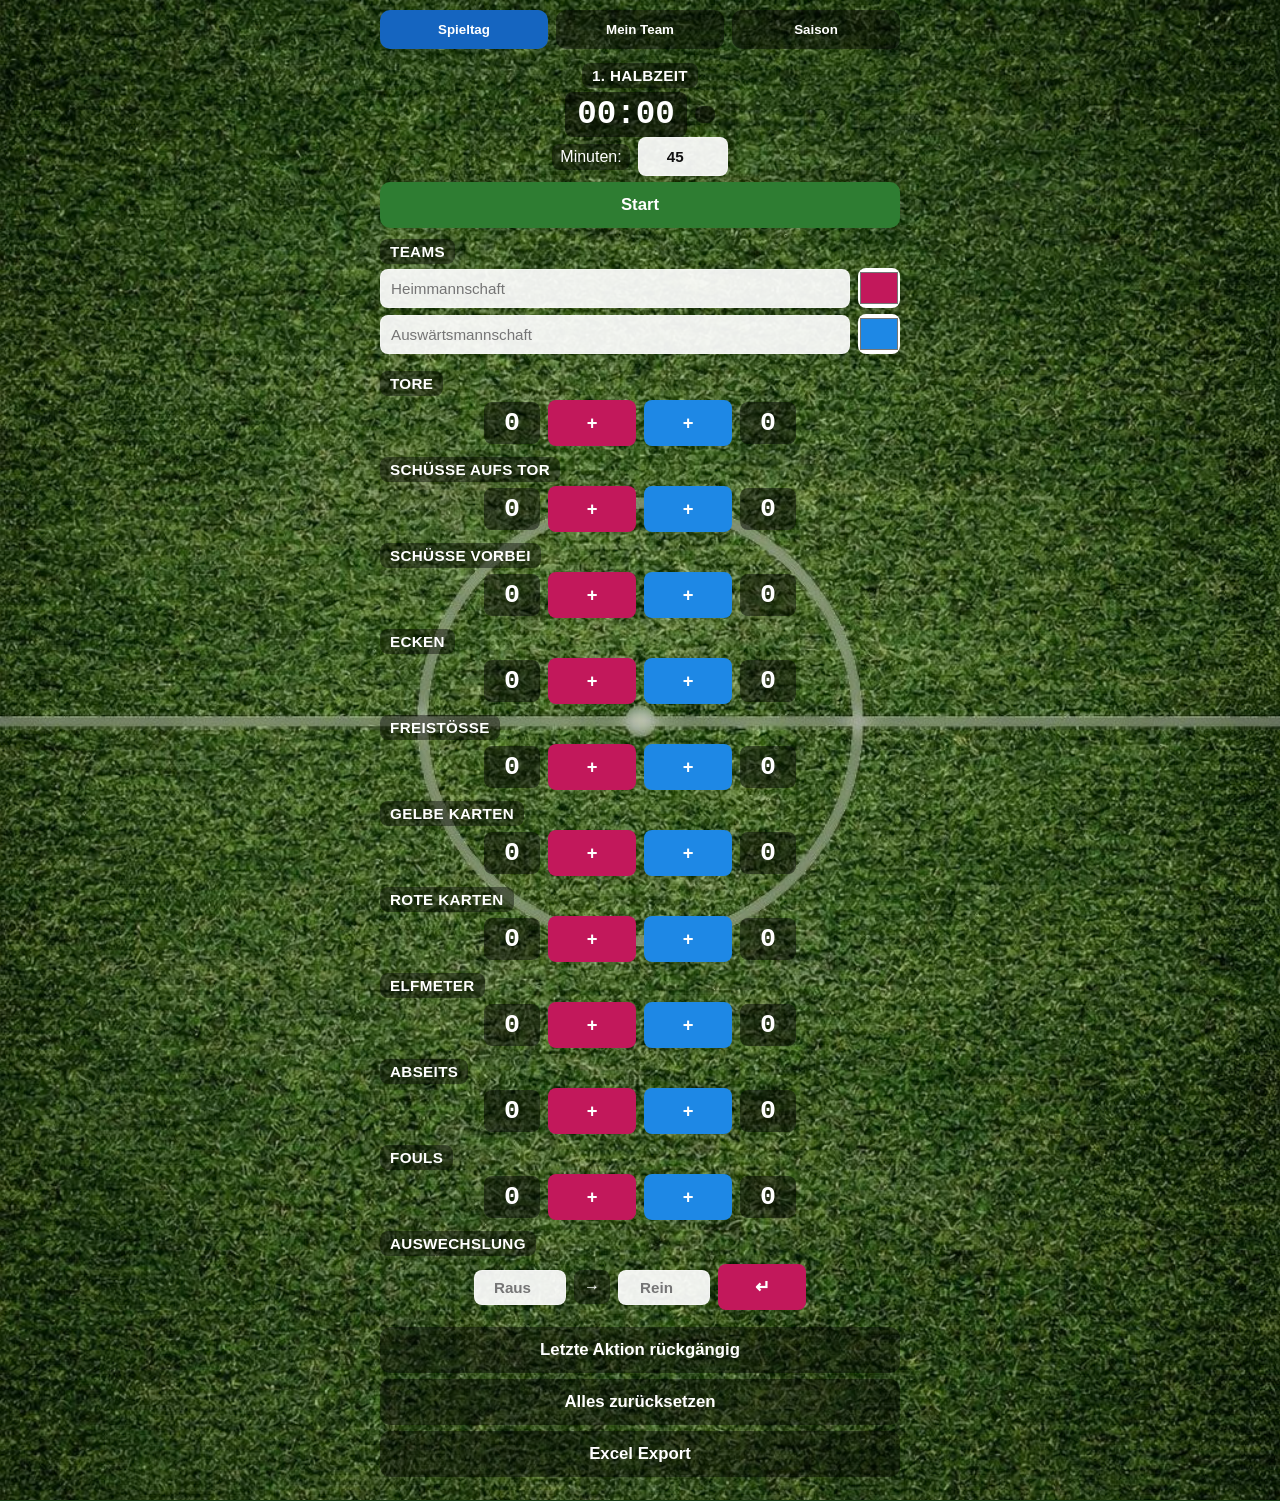
==== commit d00774fb: "Update to v10: final app bundle" ====
--- a/index.html
+++ b/index.html
@@ -13,7 +13,9 @@
 <meta charset="UTF-8">
 <meta name="viewport" content="width=device-width,initial-scale=1.0">
 <title>Spieltag</title>
-<script src="https://cdn.sheetjs.com/xlsx-0.20.3/package/dist/xlsx.full.min.js"></script>
+<script src="https://cdn.sheetjs.com/xlsx-0.20.3/package/dist/xlsx.full.min.js">
+
+</script>
 <style>
 *{box-sizing:border-box;margin:0;padding:0}
 :root{--hc:#c2185b;--ac:#1e88e5}
@@ -66,6 +68,10 @@
 .playerPromptActions{display:flex;gap:8px;justify-content:center}
 .playerPromptActions button{flex:1}
 .swapArrow{font-weight:700;background:rgba(0,0,0,.42);padding:8px 10px;border-radius:8px}
+
+.actionBtn.transparent{background:rgba(0,0,0,.42) !important}
+.actionBtn.transparent:hover{background:rgba(0,0,0,.60) !important}
+
 </style>
 </head>
 <body>
@@ -86,7 +92,7 @@
 
     <div class="sec">
       <h2>Teams</h2>
-      <datalist id="teamSuggestions"></datalist>
+<datalist id="teamSuggestions"></datalist>
       <div class="teamRow"><input list="teamSuggestions" class="ti" id="tH" type="text" placeholder="Heimmannschaft" oninput="saveTeamNames()"><input class="tc" type="color" id="cH" value="#c2185b" onchange="applyColors()"></div>
       <div class="teamRow"><input list="teamSuggestions" class="ti" id="tAName" type="text" placeholder="Auswärtsmannschaft" oninput="saveTeamNames()"><input class="tc" type="color" id="cA" value="#1e88e5" onchange="applyColors()"></div>
     </div>
@@ -99,27 +105,27 @@
         <input class="quickNo" id="swapOut" type="number" placeholder="Raus" inputmode="numeric">
         <div class="swapArrow">→</div>
         <input class="quickNo" id="swapIn" type="number" placeholder="Rein" inputmode="numeric">
+        <button class="bh" type="button" onclick="addSubstitution()" aria-label="Auswechslung speichern" title="Auswechslung speichern">↵</button>
       </div>
-      <button class="actionBtn gray" type="button" onclick="addSubstitution()">Auswechslung speichern</button>
       <div class="log" id="log_substitutions"></div>
     </div>
 
     <div class="sec">
-      <button class="actionBtn gray" type="button" onclick="uZ()">Letzte Aktion rückgängig</button>
-      <button class="actionBtn gray" type="button" onclick="rA()">Alles zurücksetzen</button>
-      <button class="actionBtn blue" type="button" onclick="exportWorkbook()">Excel Export</button>
+      <button class="actionBtn transparent" type="button" onclick="uZ()">Letzte Aktion rückgängig</button>
+      <button class="actionBtn transparent" type="button" onclick="rA()">Alles zurücksetzen</button>
+      <button class="actionBtn transparent" type="button" onclick="exportWorkbook()">Excel Export</button>
     </div>
   </section>
 
   <section id="page_team" class="page">
     <div class="sec">
       <h2>Mein Team</h2>
-      <div class="subtle">Nummern und Spielernamen werden gespeichert und später automatisch verwendet.</div>
-      <table class="teamTable">
+<table class="teamTable">
         <thead><tr><th>Nr.</th><th>Name</th></tr></thead>
         <tbody id="teamRows"></tbody>
       </table>
-      <button class="actionBtn blue" type="button" onclick="savePlayers(true)">Team speichern</button>
+<button class="bh" type="button" onclick="addPlayerRow()">+ Spieler</button>
+      <button class="actionBtn transparent" type="button" onclick="savePlayers(true)">Team speichern</button>
     </div>
   </section>
 
@@ -128,8 +134,8 @@
       <h2>Saison</h2>
       
       <div id="seasonSummary"></div>
-      <button class="actionBtn gray" type="button" onclick="archiveCurrentMatch()">Aktuellen Spieltag zur Saison hinzufügen</button>
-      <button class="actionBtn gray" type="button" onclick="clearSeason()">Saison zurücksetzen</button>
+      <button class="actionBtn transparent" type="button" onclick="archiveCurrentMatch()">Aktuellen Spieltag zur Saison hinzufügen</button>
+      <button class="actionBtn transparent" type="button" onclick="clearSeason()">Saison zurücksetzen</button>
     </div>
   </section>
 </div>
@@ -139,8 +145,8 @@
     <h3 id="playerPromptTitle">Spielernummer</h3>
     <input class="quickNo" id="playerPromptInput" type="number" inputmode="numeric" placeholder="Nummer">
     <div class="playerPromptActions">
-      <button class="actionBtn gray" type="button" onclick="closePlayerPrompt('')">Abbrechen</button>
-      <button class="actionBtn blue" type="button" onclick="confirmPlayerPrompt()">OK</button>
+      <button class="actionBtn transparent" type="button" onclick="closePlayerPrompt('')">Abbrechen</button>
+      <button class="actionBtn transparent" type="button" onclick="confirmPlayerPrompt()">OK</button>
     </div>
   </div>
 </div>
@@ -449,6 +455,15 @@
 uT(); startUITicker(); renderSeason();
 window.addEventListener('beforeunload',()=>{savePlayers(false);saveState();});
 document.addEventListener('visibilitychange',()=>{if(document.hidden){savePlayers(false);saveState();}});
+
+function addPlayerRow(){
+  savePlayers(false);
+  if(!Array.isArray(players)) return;
+  players.push({number:'', name:''});
+  renderTeamRows();
+  saveState();
+}
+
 </script>
 </body>
 </html>
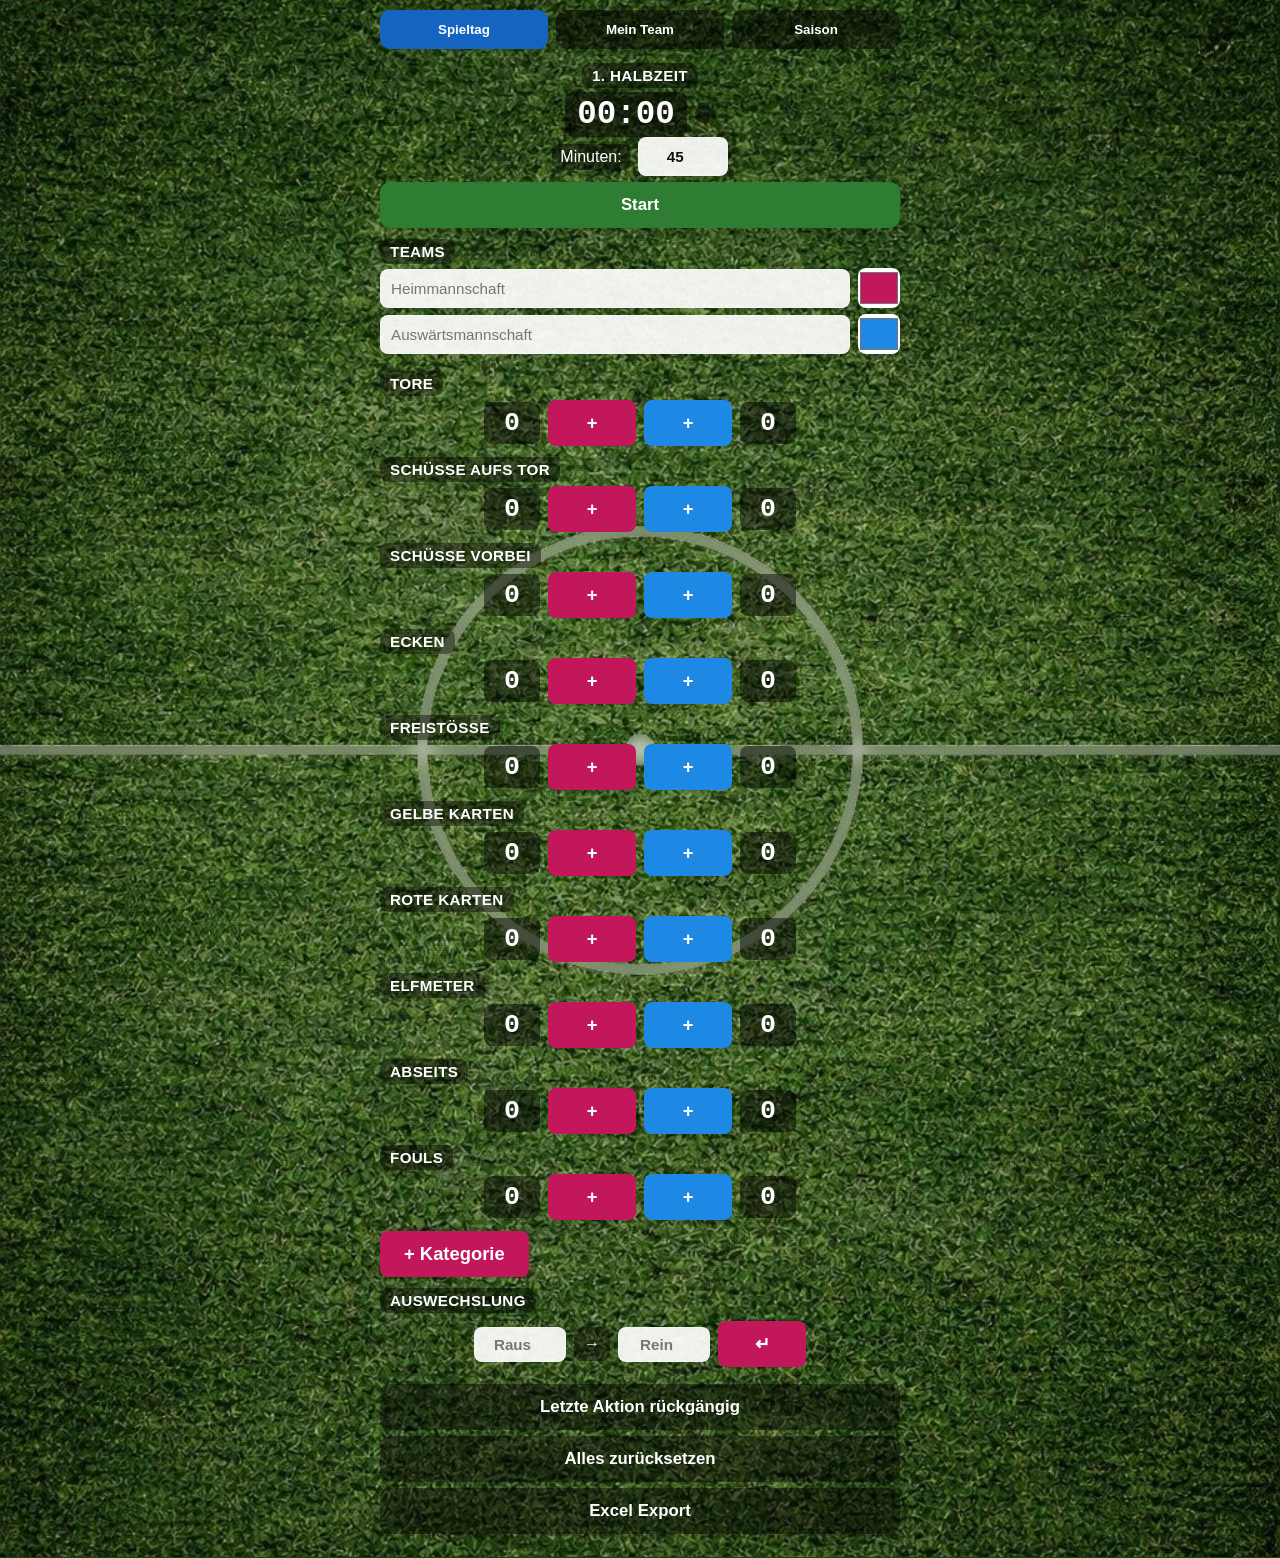
==== commit 635874aa: "Create index.html" ====
--- a/index.html
+++ b/index.html
@@ -3,9 +3,9 @@
 <html lang="de">
 <head>
 
-<link rel="apple-touch-icon" sizes="180x180" href="football_tracker_icon_final_1024.png">
-<link rel="icon" type="image/png" sizes="1024x1024" href="football_tracker_icon_final_1024.png">
-<link rel="shortcut icon" href="football_tracker_icon_final_1024.png">
+<link rel="apple-touch-icon" sizes="180x180" href="icon_clean.png">
+<link rel="icon" type="image/png" sizes="1024x1024" href="icon_clean.png">
+<link rel="shortcut icon" href="icon_clean.png">
 <meta name="apple-mobile-web-app-capable" content="yes">
 <meta name="apple-mobile-web-app-status-bar-style" content="black-translucent">
 <meta name="apple-mobile-web-app-title" content="Football Tracker">
@@ -72,6 +72,15 @@
 .actionBtn.transparent{background:rgba(0,0,0,.42) !important}
 .actionBtn.transparent:hover{background:rgba(0,0,0,.60) !important}
 
+
+.customCategoryForm{margin-top:12px;display:flex;flex-direction:column;gap:10px;background:rgba(0,0,0,.18);border-radius:10px;padding:12px}
+.customCategoryForm input[type="text"]{width:100%;padding:12px 14px;border:none;border-radius:8px;background:rgba(255,255,255,.92);color:#111;font-size:1em}
+.customCategoryCheck{display:flex;align-items:center;gap:10px;font-weight:600}
+.customCategoryCheck input{transform:scale(1.15)}
+.customCategoryActions{display:flex;gap:8px;flex-wrap:wrap}
+
+
+.hd{display:none}
 </style>
 </head>
 <body>
@@ -100,6 +109,18 @@
     <div id="statsWrap"></div>
 
     <div class="sec">
+      <button class="bh" type="button" onclick="toggleCustomCategoryForm(true)">+ Kategorie</button>
+      <div id="customCategoryForm" class="customCategoryForm hd">
+        <input id="customCategoryTitle" type="text" placeholder="Titel der Kategorie">
+        <label class="customCategoryCheck"><input id="customCategoryPlayer" type="checkbox"> Spielernummer erfassen</label>
+        <div class="customCategoryActions">
+          <button class="bh" type="button" onclick="addCustomCategory()">Speichern</button>
+          <button class="actionBtn transparent" type="button" onclick="toggleCustomCategoryForm(false)">Abbrechen</button>
+        </div>
+      </div>
+    </div>
+
+    <div class="sec">
       <h2>Auswechslung</h2>
       <div class="swapRow">
         <input class="quickNo" id="swapOut" type="number" placeholder="Raus" inputmode="numeric">
@@ -155,7 +176,7 @@
 const STORAGE_KEY='footballTrackerV18';
 const MATCH_HISTORY_KEY='footballTrackerSeasonV18';
 const TEAM_NAMES_KEY='footballTrackerTeamNamesV18';
-const STAT_DEFS=[
+const BASE_STAT_DEFS=[
   {key:'goals',title:'Tore',homeId:'hg',awayId:'ag',askPlayer:'homeOnly'},
   {key:'shotsOnTarget',title:'Schüsse aufs Tor',homeId:'hst',awayId:'ast',askPlayer:'both'},
   {key:'shotsOffTarget',title:'Schüsse vorbei',homeId:'hsb',awayId:'asb',askPlayer:'both'},
@@ -167,11 +188,19 @@
   {key:'offsides',title:'Abseits',homeId:'hab',awayId:'aab',askPlayer:'none'},
   {key:'fouls',title:'Fouls',homeId:'hfo',awayId:'afo',askPlayer:'both'}
 ];
-const ALL=STAT_DEFS.flatMap(s=>[s.homeId,s.awayId]);
+let customStatDefs=[];
+function getStatDefs(){return BASE_STAT_DEFS.concat(customStatDefs);}
+function getAllCounterIds(){return getStatDefs().flatMap(s=>[s.homeId,s.awayId]);}
 let mo='idle',tI=null,sec=0,hm=45,hn=1,nsS=0,h1T=0,h2T=0,h1NS=0,h2NS=0,runStartedAt=null,nsStartedAt=null,cs={},hist=[],logs={},players=[],playerPromptResolve=null;
-ALL.forEach(id=>cs[id]=0);
-STAT_DEFS.forEach(s=>logs[s.key]=[]);
-logs.substitutions=[];
+function ensureStatStructures(){
+  getStatDefs().forEach(s=>{
+    if(typeof cs[s.homeId]!=='number') cs[s.homeId]=0;
+    if(typeof cs[s.awayId]!=='number') cs[s.awayId]=0;
+    if(!Array.isArray(logs[s.key])) logs[s.key]=[];
+  });
+  if(!Array.isArray(logs.substitutions)) logs.substitutions=[];
+}
+ensureStatStructures();
 
 function initPlayers(){players=[];for(let i=1;i<=12;i++)players.push({number:String(i),name:''});}
 function homeName(){return document.getElementById('tH').value||'Heim'}
@@ -196,10 +225,11 @@
 }
 
 function buildStats(){
+  ensureStatStructures();
   const wrap=document.getElementById('statsWrap'); wrap.innerHTML='';
-  STAT_DEFS.forEach(s=>{
+  getStatDefs().forEach(s=>{
     const d=document.createElement('div'); d.className='sec';
-    d.innerHTML=`<h2>${s.title}</h2><div class="rw"><span class="rc" id="${s.homeId}">0</span><button class="bh" onclick="addStat('${s.homeId}','${s.key}','${s.askPlayer}')">+</button><button class="ba" onclick="addStat('${s.awayId}','${s.key}','${s.askPlayer}')">+</button><span class="rc" id="${s.awayId}">0</span></div><div class="log" id="log_${s.key}"></div>`;
+    d.innerHTML=`<h2>${s.title}</h2><div class="rw"><span class="rc" id="${s.homeId}">${cs[s.homeId]||0}</span><button class="bh" onclick="addStat('${s.homeId}','${s.key}','${s.askPlayer}')">+</button><button class="ba" onclick="addStat('${s.awayId}','${s.key}','${s.askPlayer}')">+</button><span class="rc" id="${s.awayId}">${cs[s.awayId]||0}</span></div><div class="log" id="log_${s.key}"></div>`;
     wrap.appendChild(d);
   });
 }
@@ -235,9 +265,10 @@
 function setButton(text,cls){const b=document.getElementById('btnStart');b.textContent=text;b.className=cls||''}
 
 function renderLogs(){
-  STAT_DEFS.forEach(s=>{
+  getStatDefs().forEach(s=>{
     const el=document.getElementById('log_'+s.key);
-    el.innerHTML=logs[s.key].map(item=>{
+    if(!el) return;
+    el.innerHTML=(logs[s.key]||[]).map(item=>{
       const txt=item.player ? ' - '+(item.team===awayName() && s.key==='goals' ? '#'+item.player : displayPlayer(item.player)) : '';
       return `<div class="logItem">${item.t} - ${item.team}${txt}</div>`;
     }).join('');
@@ -344,41 +375,83 @@
   mo='idle';tI=null;sec=0;hm=45;hn=1;nsS=0;h1T=0;h2T=0;h1NS=0;h2NS=0;runStartedAt=null;nsStartedAt=null;hist=[];
   ALL.forEach(id=>cs[id]=0); STAT_DEFS.forEach(s=>logs[s.key]=[]); logs.substitutions=[];
 }
-function rA(){stopTicker();resetMatchData();ALL.forEach(id=>document.getElementById(id).textContent='0');document.getElementById('hM').value='45';document.getElementById('tRow').classList.remove('hd');renderLogs();uT();saveState();}
-
-function playerStatsFromLogs(matchLogs, playerList, matchAway){
-  const result={}, map={goals:'Tore',shotsOnTarget:'Schüsse aufs Tor',shotsOffTarget:'Schüsse vorbei',yellow:'Gelbe Karten',red:'Rote Karten',penalties:'Elfmeter',fouls:'Fouls'};
-  (playerList||players).forEach(p=>{const no=String(p.number||'').trim();if(no)result[no]={number:no,name:p.name||'',Tore:0,'Schüsse aufs Tor':0,'Schüsse vorbei':0,'Gelbe Karten':0,'Rote Karten':0,Elfmeter:0,Fouls:0};});
-  Object.entries(map).forEach(([cat,label])=>{
-    (matchLogs[cat]||[]).forEach(item=>{
-      if(cat==='goals' && item.team===matchAway) return;
-      const no=String(item.player||'').trim(); if(!no) return;
-      if(!result[no]) result[no]={number:no,name:'',Tore:0,'Schüsse aufs Tor':0,'Schüsse vorbei':0,'Gelbe Karten':0,'Rote Karten':0,Elfmeter:0,Fouls:0};
-      result[no][label]++;
+function rA(){stopTicker();resetMatchData();getAllCounterIds().forEach(id=>{const el=document.getElementById(id);if(el)el.textContent='0';});document.getElementById('hM').value='45';document.getElementById('tRow').classList.remove('hd');renderLogs();uT();saveState();}
+
+function playerStatsFromLogs(matchLogs, playerList, matchAway, statDefs){
+  const defs=(statDefs&&statDefs.length?statDefs:getStatDefs()).filter(s=>s.askPlayer!=='none');
+  const baseRow={};
+  defs.forEach(s=>baseRow[s.title]=0);
+  const result={};
+
+  (playerList||players).forEach(p=>{
+    const no=String(p.number||'').trim();
+    if(no) result[no]={number:no,name:p.name||'',...baseRow};
+  });
+
+  defs.forEach(s=>{
+    (matchLogs[s.key]||[]).forEach(item=>{
+      if(s.key==='goals' && item.team===matchAway) return;
+      const no=String(item.player||'').trim();
+      if(!no) return;
+      if(!result[no]) result[no]={number:no,name:'',...baseRow};
+      if(typeof result[no][s.title]!=='number') result[no][s.title]=0;
+      result[no][s.title]++;
     });
   });
+
   return Object.values(result).sort((a,b)=>Number(a.number)-Number(b.number));
 }
 
-function currentMatchSnapshot(){refreshTimeState();savePlayers(false);return {createdAt:new Date().toISOString(),home:homeName(),away:awayName(),hm,h1T,h1NS,h2T,h2NS,counters:JSON.parse(JSON.stringify(cs)),logs:JSON.parse(JSON.stringify(logs)),players:JSON.parse(JSON.stringify(players))};}
+function currentMatchSnapshot(){refreshTimeState();savePlayers(false);return {createdAt:new Date().toISOString(),home:homeName(),away:awayName(),hm,h1T,h1NS,h2T,h2NS,scoreHome:cs.hg||0,scoreAway:cs.ag||0,counters:JSON.parse(JSON.stringify(cs)),logs:JSON.parse(JSON.stringify(logs)),players:JSON.parse(JSON.stringify(players)),customStatDefs:JSON.parse(JSON.stringify(customStatDefs||[]))};}
 function archiveCurrentMatch(){const snap=currentMatchSnapshot();const list=JSON.parse(localStorage.getItem(MATCH_HISTORY_KEY)||'[]');list.push(snap);localStorage.setItem(MATCH_HISTORY_KEY,JSON.stringify(list));renderSeason();alert('Spieltag zur Saison hinzugefügt.');}
 function clearSeason(){if(!confirm('Saison wirklich zurücksetzen?'))return;localStorage.removeItem(MATCH_HISTORY_KEY);renderSeason();}
 
 function renderSeason(){
-  const host=document.getElementById('seasonSummary'); const matches=JSON.parse(localStorage.getItem(MATCH_HISTORY_KEY)||'[]');
-  if(!matches.length){host.innerHTML='<div class="subtle">Noch keine Spiele in der Saison gespeichert.</div>';return;}
+  const host=document.getElementById('seasonSummary');
+  const matches=JSON.parse(localStorage.getItem(MATCH_HISTORY_KEY)||'[]');
+  if(!matches.length){
+    host.innerHTML='<div class="subtle">Noch keine Spiele in der Saison gespeichert.</div>';
+    return;
+  }
+
+  const defsMap=new Map();
+  getStatDefs().forEach(s=>defsMap.set(s.key,{key:s.key,title:s.title,askPlayer:s.askPlayer}));
+  matches.forEach(m=>{
+    (m.customStatDefs||[]).forEach(s=>{
+      if(s && s.key && !defsMap.has(s.key)) defsMap.set(s.key,{key:s.key,title:s.title,askPlayer:s.askPlayer});
+    });
+  });
+
+  const playerDefs=[...defsMap.values()].filter(s=>s.askPlayer!=='none');
+  const playerColumns=playerDefs.map(s=>s.title);
   const totals={};
+
   matches.forEach(m=>{
-    playerStatsFromLogs(m.logs,m.players,m.away).forEach(r=>{
-      if(!totals[r.number]) totals[r.number]={...r};
-      else ['Tore','Schüsse aufs Tor','Schüsse vorbei','Gelbe Karten','Rote Karten','Elfmeter','Fouls'].forEach(k=>totals[r.number][k]+=r[k]);
+    const matchDefs=BASE_STAT_DEFS.concat(m.customStatDefs||[]);
+    playerStatsFromLogs(m.logs,m.players,m.away,matchDefs).forEach(r=>{
+      if(!totals[r.number]){
+        totals[r.number]={number:r.number,name:r.name||''};
+        playerColumns.forEach(col=>totals[r.number][col]=0);
+      }
+      playerColumns.forEach(col=>{
+        totals[r.number][col]+=Number(r[col]||0);
+      });
+      if((!totals[r.number].name || totals[r.number].name==='') && r.name) totals[r.number].name=r.name;
     });
   });
+
   let html=`<div class="seasonCard"><div class="seasonHead">Spiele in der Saison: <strong>${matches.length}</strong></div>`;
-  matches.forEach((m,i)=>html+=`<div class="subtle" style="margin-bottom:6px">${i+1}. ${m.home} - ${m.away}</div>`);
-  html+=`<div style="overflow:auto"><table class="seasonGrid"><thead><tr><th>Nr.</th><th>Name</th><th>Tore</th><th>Schüsse aufs Tor</th><th>Schüsse vorbei</th><th>Gelbe Karten</th><th>Rote Karten</th><th>Elfmeter</th><th>Fouls</th></tr></thead><tbody>`;
-  Object.values(totals).sort((a,b)=>Number(a.number)-Number(b.number)).forEach(r=>{html+=`<tr><td>${r.number}</td><td class="name">${r.name||''}</td><td>${r['Tore']}</td><td>${r['Schüsse aufs Tor']}</td><td>${r['Schüsse vorbei']}</td><td>${r['Gelbe Karten']}</td><td>${r['Rote Karten']}</td><td>${r['Elfmeter']}</td><td>${r['Fouls']}</td></tr>`;});
-  html+='</tbody></table></div></div>'; host.innerHTML=html;
+  matches.forEach((m,i)=>html+=`<div class="subtle" style="margin-bottom:6px">${i+1}. ${m.home} - ${m.away}&nbsp;&nbsp;&nbsp;&nbsp;${m.scoreHome ?? (m.counters?.hg||0)}:${m.scoreAway ?? (m.counters?.ag||0)}</div>`);
+  html+=`<div style="overflow:auto"><table class="seasonGrid"><thead><tr><th>Nr.</th><th>Name</th>${playerColumns.map(col=>`<th>${col}</th>`).join('')}</tr></thead><tbody>`;
+
+  Object.values(totals)
+    .sort((a,b)=>Number(a.number)-Number(b.number))
+    .forEach(r=>{
+      html+=`<tr><td>${r.number}</td><td>${r.name||''}</td>${playerColumns.map(col=>`<td>${r[col]||0}</td>`).join('')}</tr>`;
+    });
+
+  html+='</tbody></table></div></div>';
+  host.innerHTML=html;
 }
 
 function exportWorkbook(){
@@ -386,9 +459,9 @@
   const snap=currentMatchSnapshot(), wb=XLSX.utils.book_new();
   const gegentore = snap.counters.ag||0;
   const spieltag=[['Spieltag',''],['Heimmannschaft',snap.home],['Auswärtsmannschaft',snap.away],['Reguläre Spielzeit pro Halbzeit',ft2(snap.hm*60)],['1. Halbzeit regulär',ft2(snap.h1T)],['1. Halbzeit Nachspielzeit',ft2(snap.h1NS)],['2. Halbzeit regulär',ft2(snap.h2T)],['2. Halbzeit Nachspielzeit',ft2(snap.h2NS)],['',''],['Kategorie','Wert'],['Gegentore',gegentore]];
-  STAT_DEFS.forEach(s=>{spieltag.push([s.title+' Heim',snap.counters[s.homeId]||0]);spieltag.push([s.title+' Auswärts',snap.counters[s.awayId]||0]);});
+  getStatDefs().forEach(s=>{spieltag.push([s.title+' Heim',snap.counters[s.homeId]||0]);spieltag.push([s.title+' Auswärts',snap.counters[s.awayId]||0]);});
   spieltag.push(['',''],['Dokumentierte Ereignisse','']);
-  STAT_DEFS.forEach(s=>{
+  getStatDefs().forEach(s=>{
     spieltag.push([s.title,'']);
     if(!(snap.logs[s.key]||[]).length) spieltag.push(['Keine Einträge','']);
     else {
@@ -429,7 +502,7 @@
 }
 
 function saveState(){
-  const state={mo,sec,hm,hn,nsS,h1T,h2T,h1NS,h2NS,runStartedAt,nsStartedAt,cs,hist,logs,players,teamH:document.getElementById('tH').value,teamA:document.getElementById('tAName').value,colorH:document.getElementById('cH').value,colorA:document.getElementById('cA').value};
+  const state={mo,sec,hm,hn,nsS,h1T,h2T,h1NS,h2NS,runStartedAt,nsStartedAt,cs,hist,logs,players,customStatDefs,teamH:document.getElementById('tH').value,teamA:document.getElementById('tAName').value,colorH:document.getElementById('cH').value,colorA:document.getElementById('cA').value};
   localStorage.setItem(STORAGE_KEY,JSON.stringify(state));
 }
 function loadState(){
@@ -437,7 +510,7 @@
   const raw=localStorage.getItem(STORAGE_KEY); if(!raw) return;
   try{
     const s=JSON.parse(raw); mo=s.mo||'idle';sec=s.sec||0;hm=s.hm||45;hn=s.hn||1;nsS=s.nsS||0;h1T=s.h1T||0;h2T=s.h2T||0;h1NS=s.h1NS||0;h2NS=s.h2NS||0;runStartedAt=s.runStartedAt==null?null:s.runStartedAt;nsStartedAt=s.nsStartedAt==null?null:s.nsStartedAt;
-    if(s.cs) Object.keys(cs).forEach(k=>cs[k]=s.cs[k]||0);
+    customStatDefs=Array.isArray(s.customStatDefs)?s.customStatDefs:[]; ensureStatStructures(); if(s.cs) Object.keys(s.cs).forEach(k=>cs[k]=s.cs[k]||0);
     hist=Array.isArray(s.hist)?s.hist:[];
     if(s.logs){logs=s.logs; if(!logs.substitutions) logs.substitutions=[];}
     if(Array.isArray(s.players)&&s.players.length) players=s.players;
@@ -445,16 +518,46 @@
   }catch(e){console.error(e);}
 }
 
+loadState();
 buildStats();
-loadState();
 renderTeamRows();
 renderTeamSuggestions();
-ALL.forEach(id=>document.getElementById(id).textContent=cs[id]);
 applyColors(); renderLogs();
 if(mo!=='idle') document.getElementById('tRow').classList.add('hd');
 uT(); startUITicker(); renderSeason();
 window.addEventListener('beforeunload',()=>{savePlayers(false);saveState();});
 document.addEventListener('visibilitychange',()=>{if(document.hidden){savePlayers(false);saveState();}});
+
+
+function toggleCustomCategoryForm(show){
+  const box=document.getElementById('customCategoryForm');
+  if(!box) return;
+  box.classList.toggle('hd', !show);
+  if(show){
+    const title=document.getElementById('customCategoryTitle');
+    if(title){ title.focus(); title.select(); }
+  }
+}
+function slugifyStatTitle(title){
+  return String(title||'').toLowerCase().trim().replace(/[^a-z0-9]+/g,'_').replace(/^_+|_+$/g,'') || 'kategorie';
+}
+function addCustomCategory(){
+  const title=(document.getElementById('customCategoryTitle').value||'').trim();
+  const trackPlayer=!!document.getElementById('customCategoryPlayer').checked;
+  if(!title) return;
+  const usedKeys=new Set(getStatDefs().map(s=>s.key));
+  let base='custom_'+slugifyStatTitle(title), key=base, n=2;
+  while(usedKeys.has(key)){ key=base+'_'+n; n++; }
+  const homeId='h_'+key, awayId='a_'+key;
+  customStatDefs.push({key,title,homeId,awayId,askPlayer:trackPlayer?'both':'none'});
+  ensureStatStructures();
+  buildStats();
+  renderLogs();
+  saveState();
+  document.getElementById('customCategoryTitle').value='';
+  document.getElementById('customCategoryPlayer').checked=false;
+  toggleCustomCategoryForm(false);
+}
 
 function addPlayerRow(){
   savePlayers(false);
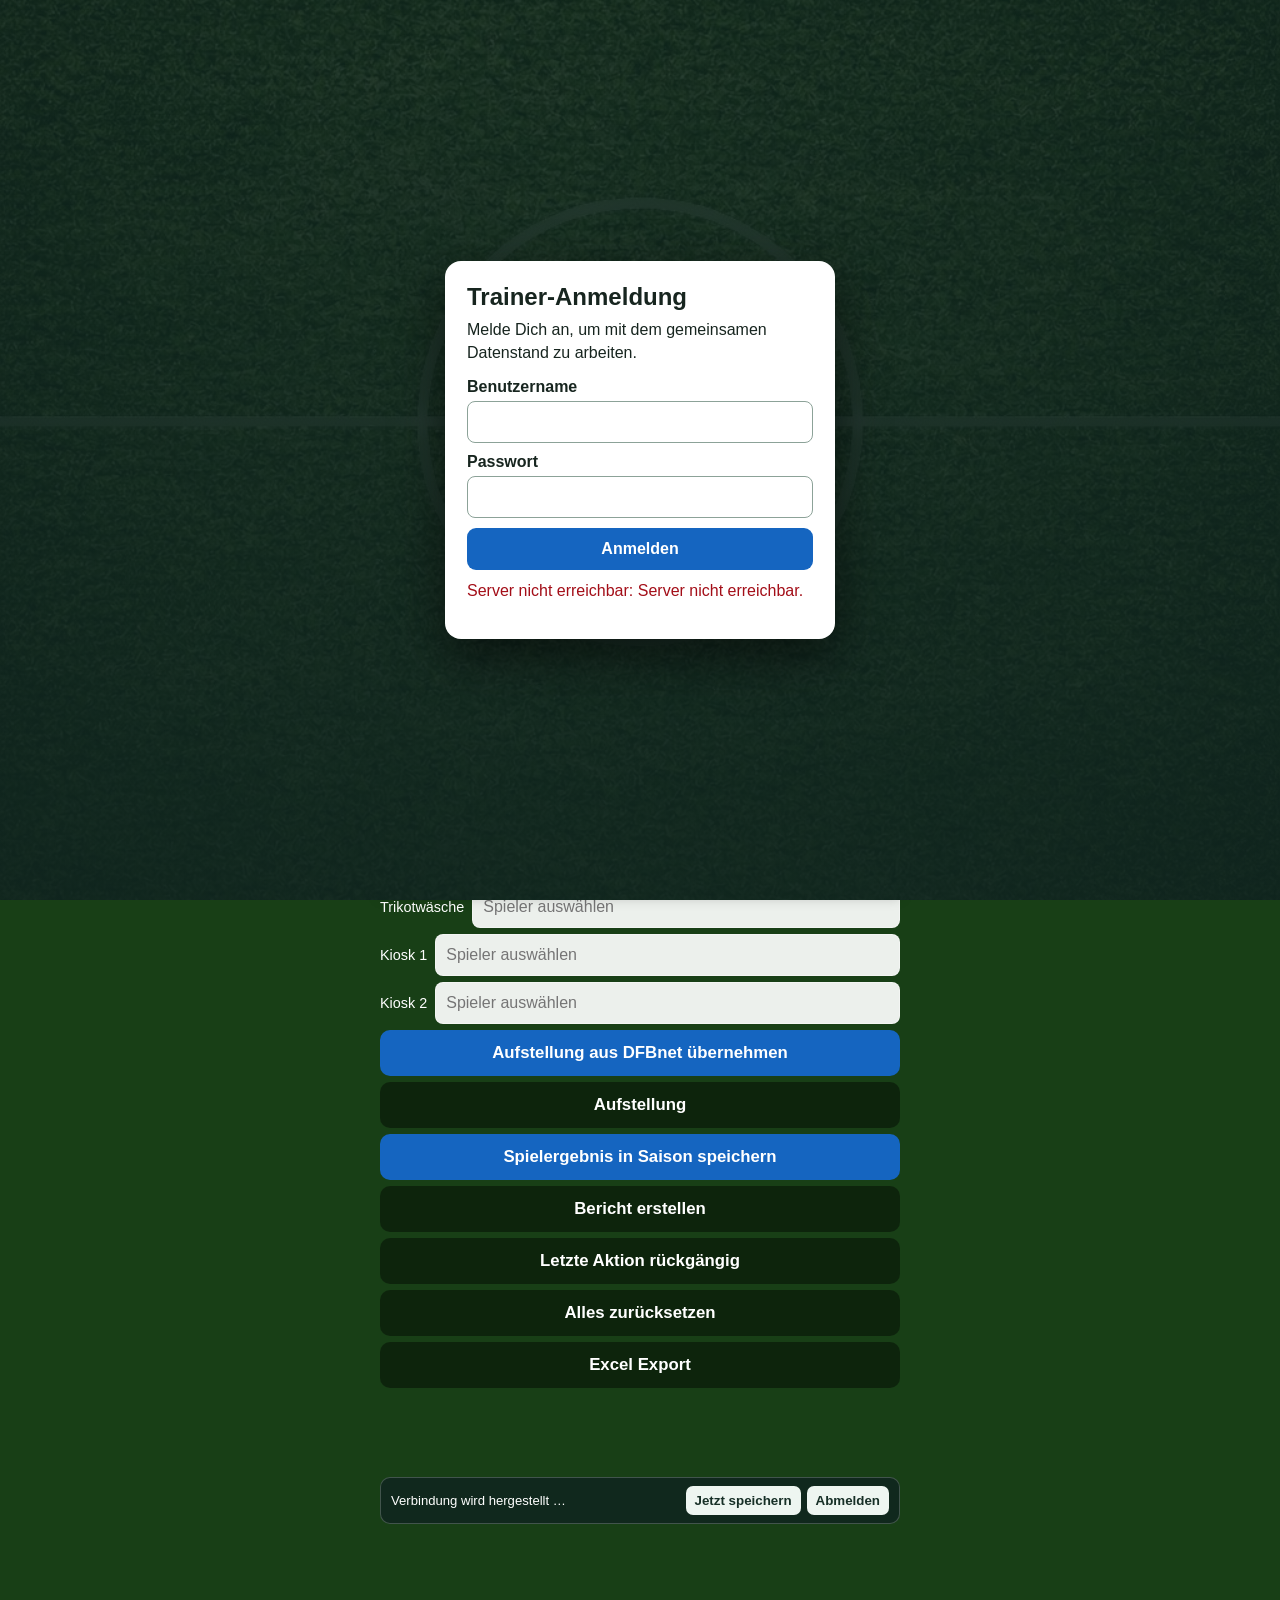
==== commit f58e9802: "Publish updated football app build with DFBnet lineup import" ====
--- a/index.html
+++ b/index.html
@@ -3,9 +3,9 @@
 <html lang="de">
 <head>
 
-<link rel="apple-touch-icon" sizes="180x180" href="icon_clean.png">
-<link rel="icon" type="image/png" sizes="1024x1024" href="icon_clean.png">
-<link rel="shortcut icon" href="icon_clean.png">
+<link rel="apple-touch-icon" sizes="180x180" href="icon_premium.png">
+<link rel="icon" type="image/png" sizes="1024x1024" href="icon_premium.png">
+<link rel="shortcut icon" href="icon_premium.png">
 <meta name="apple-mobile-web-app-capable" content="yes">
 <meta name="apple-mobile-web-app-status-bar-style" content="black-translucent">
 <meta name="apple-mobile-web-app-title" content="Football Tracker">
@@ -18,45 +18,64 @@
 </script>
 <style>
 *{box-sizing:border-box;margin:0;padding:0}
+html{scroll-padding-bottom:72px}
 :root{--hc:#c2185b;--ac:#1e88e5}
 body{
   font-family:-apple-system,Arial,sans-serif;
   padding:10px 12px 16px;color:#fff;
-  background:linear-gradient(rgba(0,0,0,.10),rgba(0,0,0,.10)),url("[data-uri]